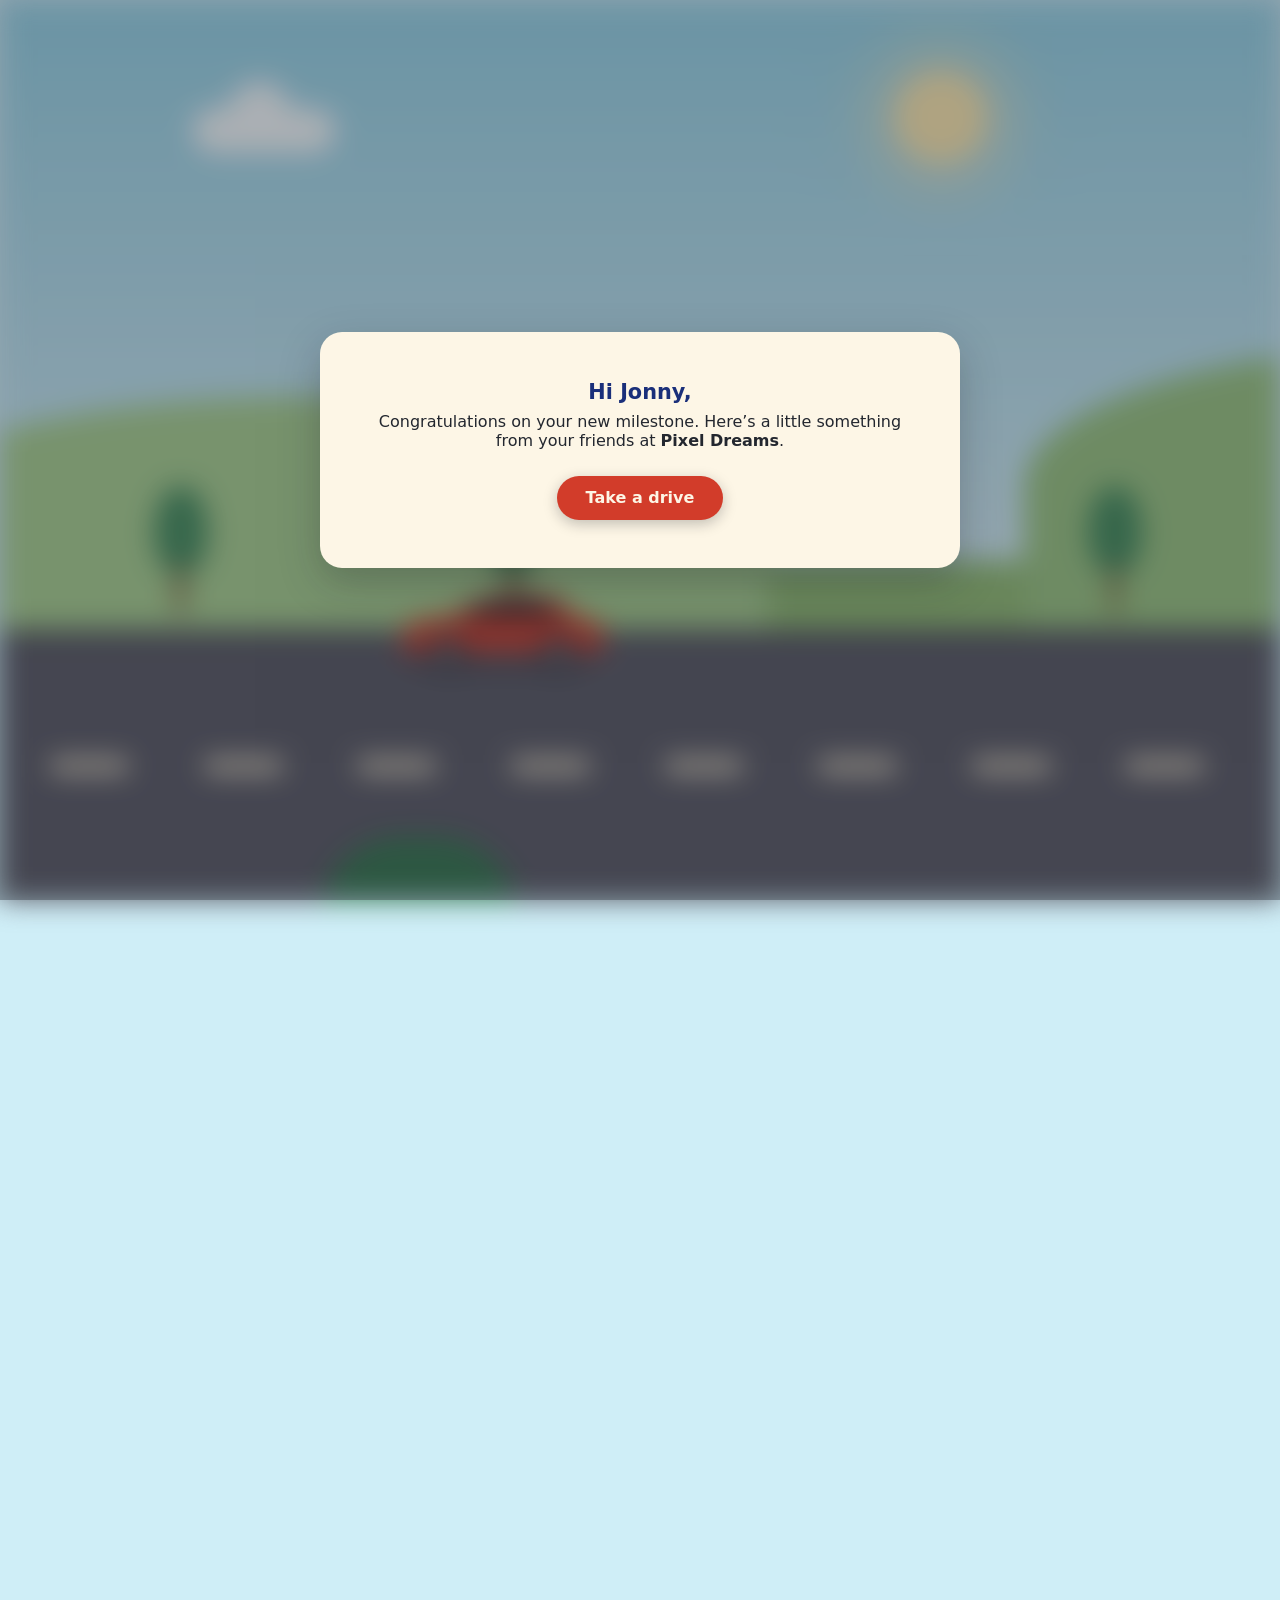
==== v2/index.html @ 05729950 "v2 scaffold: side-scrolling parallax drive (Aug 6 pivot) Placeholder art throughout; every visual is" ====
<!DOCTYPE html>
<html lang="en">
<head>
  <meta charset="UTF-8">
  <meta name="viewport" content="width=device-width, initial-scale=1.0">
  <meta name="robots" content="noindex, nofollow">
  <title>A Little Something</title>
  <link rel="stylesheet" href="styles.css">
</head>
<body>

  <!-- ============ FIXED STAGE: the side-scrolling world ============ -->
  <!-- Page scroll (vertical) drives the world horizontally. Every .layer
       moves at its own speed for parallax depth. Placeholder art throughout —
       each img/div slot swaps for Kharisel's Figma exports. -->
  <div id="stage" class="stage" aria-label="A drive through Jonny's journey">

    <div class="layer" data-speed="0.15" id="layerSky">
      <div class="sun"></div>
      <div class="cloud c1"></div>
      <div class="cloud c2"></div>
      <div class="cloud c3"></div>
      <div class="cloud c4"></div>
    </div>

    <div class="layer" data-speed="0.45" id="layerHills">
      <div class="hill h1"></div>
      <div class="hill h2"></div>
      <div class="hill h3"></div>
      <div class="hill h4"></div>
    </div>

    <div class="layer" data-speed="0.75" id="layerTrees">
      <!-- Carlos's scenery pieces (trees etc.) slot in here -->
      <div class="tree" style="--x: 12vw"></div>
      <div class="tree" style="--x: 38vw"></div>
      <div class="tree" style="--x: 85vw"></div>
      <div class="tree" style="--x: 150vw"></div>
      <div class="tree" style="--x: 215vw"></div>
      <div class="tree" style="--x: 300vw"></div>
      <div class="tree" style="--x: 370vw"></div>
      <div class="tree" style="--x: 430vw"></div>
    </div>

    <!-- main layer: road, milestones, and the car all live in world space -->
    <div class="layer" data-speed="1" id="layerWorld">
      <div class="road"></div>

      <!-- milestone 1: the church (3D render from Figma goes in the img slot) -->
      <button class="milestone" id="msChurch" style="--x: 210vw" aria-label="The wedding">
        <div class="placeholder-church" id="churchArt">
          <div class="steeple"></div>
          <div class="nave"></div>
        </div>
        <span class="tap-ring" aria-hidden="true"></span>
      </button>

      <!-- milestone 2: the bassinet (big, per the sync) -->
      <button class="milestone" id="msBassinet" style="--x: 400vw" aria-label="The baby">
        <div class="placeholder-bassinet" id="bassinetArt">
          <div class="hood"></div>
          <div class="basket"></div>
          <div class="legs"></div>
        </div>
        <span class="tap-ring" aria-hidden="true"></span>
      </button>
    </div>

    <!-- the car sits at a fixed screen position; the world drives past it -->
    <div class="car" id="car">
      <!-- swap for the Figma red-convertible-with-couple render -->
      <svg viewBox="0 0 240 110" class="car-svg" aria-hidden="true">
        <ellipse cx="120" cy="104" rx="112" ry="6" fill="rgba(0,0,0,0.18)"/>
        <path d="M18 78 Q18 58 42 56 L74 52 Q95 30 128 30 L164 30 Q186 32 196 52 L216 56 Q230 60 230 74 L228 84 Q226 90 218 90 L30 90 Q20 90 18 82 Z" fill="#d23c2a"/>
        <path d="M80 52 Q98 36 126 36 L158 36 Q174 38 182 52 Z" fill="#2c2c34"/>
        <circle cx="66" cy="90" r="17" fill="#22222a"/>
        <circle cx="66" cy="90" r="8" fill="#cfcfd6" class="hub"/>
        <circle cx="182" cy="90" r="17" fill="#22222a"/>
        <circle cx="182" cy="90" r="8" fill="#cfcfd6" class="hub"/>
      </svg>
    </div>

    <div class="layer" data-speed="1.35" id="layerFore">
      <div class="bush" style="--x: 25vw"></div>
      <div class="bush" style="--x: 120vw"></div>
      <div class="bush" style="--x: 260vw"></div>
      <div class="bush" style="--x: 390vw"></div>
      <div class="bush" style="--x: 520vw"></div>
    </div>

    <!-- no on-board text: a wordless scroll cue that fades once they move -->
    <div class="scroll-cue" id="scrollCue" aria-hidden="true">
      <span class="chevron"></span><span class="chevron"></span>
    </div>
  </div>

  <!-- scroll driver: its height creates the horizontal travel distance -->
  <div id="scrollDriver"></div>

  <!-- ============ INTRO: blurred world + small message card ============ -->
  <section id="intro" class="popup-overlay intro-open">
    <div class="popup-card intro-card">
      <p class="intro-hi">Hi Jonny,</p>
      <p>Congratulations on your new milestone. Here&rsquo;s a little something
         from your friends at <strong>Pixel Dreams</strong>.</p>
      <button class="btn btn-primary" id="startBtn">Take a drive</button>
    </div>
  </section>

  <!-- ============ WEDDING POPUP (church click) ============ -->
  <section id="weddingPopup" class="popup-overlay">
    <div class="popup-card art-card">
      <button class="popup-close" data-close="weddingPopup" aria-label="Close">&times;</button>
      <img src="../assets/milestone-2.png" alt="Jonny and his wife on their wedding day">
    </div>
  </section>

  <!-- ============ GIFT POPUP (bassinet click) ============ -->
  <section id="giftPopup" class="popup-overlay">
    <div class="popup-card gift-card-wrap">
      <div class="gift-flip-row">
        <div class="gift-flip" data-gift="Once Upon a Bedtime" tabindex="0">
          <div class="gift-flip-inner">
            <div class="gf-face gf-front"><h4>Once Upon a Bedtime</h4><p>The beginning of a lifetime of stories.</p></div>
            <div class="gf-face gf-back">
              <img src="../assets/gift-books.jpg" alt="Children's books and a bookmark">
              <button class="btn btn-primary gf-select" type="button">Choose</button>
            </div>
          </div>
        </div>
        <div class="gift-flip" data-gift="The Days You'll Treasure" tabindex="0">
          <div class="gift-flip-inner">
            <div class="gf-face gf-front"><h4>The Days You&rsquo;ll Treasure</h4><p>Preserve the little moments.</p></div>
            <div class="gf-face gf-back">
              <img src="../assets/gift-keepsake.jpg" alt="A keepsake memory box">
              <button class="btn btn-primary gf-select" type="button">Choose</button>
            </div>
          </div>
        </div>
        <div class="gift-flip" data-gift="A Moment Together" tabindex="0">
          <div class="gift-flip-inner">
            <div class="gf-face gf-front"><h4>A Moment Together</h4><p>Rest and reconnection.</p></div>
            <div class="gf-face gf-back">
              <img src="../assets/gift-spa.jpg" alt="A couples spa day">
              <button class="btn btn-primary gf-select" type="button">Choose</button>
            </div>
          </div>
        </div>
      </div>
    </div>
  </section>

  <!-- ============ ADDRESS FORM ============ -->
  <section id="formPopup" class="popup-overlay">
    <div class="popup-card form-card">
      <h3>Where should it fly to?</h3>
      <p class="gift-line">Your gift: <strong id="chosenGiftLabel"></strong>
        <button type="button" class="link-btn" id="changeGiftBtn">change my mind</button></p>
      <form id="claimForm" novalidate>
        <label for="fName">Name</label>
        <input id="fName" type="text" autocomplete="name" required>
        <label for="fPhone">Phone number</label>
        <input id="fPhone" type="tel" autocomplete="tel" required>
        <label for="fAddress">Delivery address</label>
        <textarea id="fAddress" rows="3" autocomplete="street-address" required></textarea>
        <p class="form-error" id="formError" role="alert"></p>
        <button type="submit" class="btn btn-primary btn-wide">Send it my way</button>
      </form>
    </div>
  </section>

  <!-- ============ THANKS ============ -->
  <section id="thanksPopup" class="popup-overlay">
    <div class="popup-card">
      <h3>Thank you &mdash; your gift is on its way!</h3>
      <p>Here&rsquo;s to many more wonderful milestones ahead.</p>
      <button class="btn btn-secondary" data-close="thanksPopup">Keep driving</button>
    </div>
  </section>

  <script src="../js/vendor/gsap.min.js"></script>
  <script src="main.js"></script>
</body>
</html>
---- v2/styles.css ----
/* =========================================================
   Jonny Fruits DM Kit v2 — side-scrolling parallax drive
   (Aug 6 pivot: Monument-Valley-flavored side view, no board
   text, popups on blurred backdrops. Placeholder art — every
   shape here is a stand-in for Kharisel's Figma exports.)
   ========================================================= */

:root {
  --sky-top: #8fd3e8;
  --sky-bottom: #cfeef7;
  --ground: #8fbf6e;
  --road: #5a5a66;
  --road-line: #f4e9c9;
  --ink: #23272f;
  --cream: #fdf6e6;
  --red: #d23c2a;
  --blue-dark: #1a2f7a;
  --green-deep: #0f6b47;
  --shadow: 0 14px 40px rgba(20, 24, 32, 0.25);
}

* { margin: 0; padding: 0; box-sizing: border-box; }

html { height: 100%; }
body {
  min-height: 100%;
  font-family: "Avenir Next", "Nunito", "Segoe UI", system-ui, sans-serif;
  color: var(--ink);
  background: var(--sky-bottom);
}

.btn {
  font: inherit;
  font-weight: 700;
  border: none;
  border-radius: 999px;
  padding: 0.8em 1.8em;
  cursor: pointer;
  box-shadow: 0 4px 14px rgba(20, 24, 32, 0.25);
  transition: transform 120ms ease;
}
.btn:hover { transform: translateY(-2px); }
.btn-primary { background: var(--red); color: var(--cream); }
.btn-secondary { background: var(--green-deep); color: var(--cream); }
.btn-wide { width: 100%; }

/* ============ stage & parallax layers ============ */
.stage {
  position: fixed;
  inset: 0;
  overflow: hidden;
  background: linear-gradient(var(--sky-top), var(--sky-bottom) 62%, var(--ground) 62.5%);
  transition: filter 400ms ease;
}
.stage.blurred { filter: blur(14px) saturate(0.9); }

.layer { position: absolute; inset: 0; will-change: transform; }

/* --- sky --- */
.sun {
  position: absolute; top: 8vh; left: 70vw;
  width: 10vmin; height: 10vmin; border-radius: 50%;
  background: #ffe9a8; box-shadow: 0 0 60px 20px rgba(255, 233, 168, 0.65);
}
.cloud {
  position: absolute; background: #fff; border-radius: 100px;
  height: 5vmin; width: 16vmin; opacity: 0.9;
}
.cloud::after {
  content: ""; position: absolute; background: #fff; border-radius: 50%;
  width: 7vmin; height: 7vmin; top: -3vmin; left: 4vmin;
}
.c1 { top: 12vh; left: 15vw; }
.c2 { top: 6vh;  left: 120vw; transform: scale(1.3); }
.c3 { top: 18vh; left: 220vw; transform: scale(0.8); }
.c4 { top: 9vh;  left: 320vw; transform: scale(1.1); }

/* --- hills --- */
.hill {
  position: absolute; bottom: 30vh; border-radius: 50% 50% 0 0;
  background: #a5d18a; width: 70vw; height: 26vh;
}
.h1 { left: -10vw; }
.h2 { left: 80vw;  background: #97c77c; height: 32vh; }
.h3 { left: 190vw; }
.h4 { left: 330vw; background: #97c77c; height: 30vh; }

/* --- trees (Carlos scenery slots) --- */
.tree { position: absolute; bottom: 32vh; left: var(--x); width: 6vmin; height: 14vmin; }
.tree::before { /* canopy */
  content: ""; position: absolute; inset: 0 0 30% 0;
  background: #3e8f5a; border-radius: 50% 50% 45% 45%;
}
.tree::after { /* trunk */
  content: ""; position: absolute; left: 42%; bottom: 0;
  width: 16%; height: 38%; background: #7a5230; border-radius: 4px;
}

/* --- world: road, milestones, car --- */
.road {
  position: absolute; bottom: 0; left: -20vw; width: 640vw; height: 30vh;
  background: var(--road);
  border-top: 1.2vh solid #4c4c57;
}
.road::after {
  content: ""; position: absolute; top: 46%; left: 0; right: 0; height: 1.4vh;
  background: repeating-linear-gradient(90deg,
    var(--road-line) 0 6vw, transparent 6vw 12vw);
}

.milestone {
  position: absolute;
  bottom: 28vh;
  left: var(--x);
  background: none;
  border: none;
  cursor: pointer;
  transform: translateX(-50%);
}
/* wordless "you can click this" cue */
.tap-ring {
  position: absolute; left: 50%; top: -4vmin; width: 5vmin; height: 5vmin;
  margin-left: -2.5vmin; border: 0.6vmin solid rgba(255, 255, 255, 0.95);
  border-radius: 50%; box-shadow: 0 0 0 0.4vmin rgba(35, 39, 47, 0.25);
  animation: pulse 1.6s ease-out infinite;
  opacity: 0; /* revealed when the car arrives */
}
.milestone.armed .tap-ring { opacity: 1; }
@keyframes pulse {
  0% { transform: scale(0.8); opacity: 0.9; }
  70% { transform: scale(1.25); opacity: 0.35; }
  100% { transform: scale(1.35); opacity: 0; }
}

/* placeholder church (swaps for the 3D render) */
.placeholder-church { position: relative; width: 22vmin; height: 26vmin; }
.placeholder-church .nave {
  position: absolute; bottom: 0; left: 0; width: 100%; height: 55%;
  background: #e8e0d0; border: 0.5vmin solid #b9ad94; border-radius: 1vmin 1vmin 0 0;
}
.placeholder-church .steeple {
  position: absolute; bottom: 52%; left: 32%; width: 36%; height: 48%;
  background: #efe8da; border: 0.5vmin solid #b9ad94;
  clip-path: polygon(50% 0, 100% 38%, 100% 100%, 0 100%, 0 38%);
}

/* placeholder bassinet ("a big one") */
.placeholder-bassinet { position: relative; width: 26vmin; height: 22vmin; }
.placeholder-bassinet .hood {
  position: absolute; top: 0; left: 0; width: 55%; height: 60%;
  background: #2743a6; border-radius: 100% 0 0 0 / 100% 0 0 0;
}
.placeholder-bassinet .basket {
  position: absolute; top: 42%; left: 0; width: 100%; height: 34%;
  background: #33509e; border-radius: 0 0 3vmin 3vmin;
}
.placeholder-bassinet .legs {
  position: absolute; bottom: 0; left: 15%; width: 70%; height: 24%;
  background:
    linear-gradient(75deg, transparent 46%, #7a5230 47% 53%, transparent 54%),
    linear-gradient(-75deg, transparent 46%, #7a5230 47% 53%, transparent 54%);
}

/* --- the car (fixed screen spot; world slides past) --- */
.car {
  position: absolute;
  left: 30vw;
  bottom: 24.5vh;
  width: clamp(160px, 18vw, 300px);
  z-index: 5;
}
.car-svg { width: 100%; height: auto; }

/* --- foreground --- */
.bush {
  position: absolute; bottom: -2vh; left: var(--x);
  width: 22vmin; height: 9vmin; border-radius: 100px 100px 0 0;
  background: #2f7a4b; opacity: 0.95;
}

/* --- scroll cue (wordless) --- */
.scroll-cue {
  position: absolute; right: 4vw; bottom: 6vh;
  display: flex; gap: 0.4vmin;
  opacity: 0.9; transition: opacity 400ms ease;
}
.scroll-cue.hidden { opacity: 0; }
.chevron {
  width: 2.4vmin; height: 2.4vmin;
  border-top: 0.6vmin solid var(--cream);
  border-right: 0.6vmin solid var(--cream);
  transform: rotate(45deg);
  filter: drop-shadow(0 1px 2px rgba(0,0,0,0.35));
  animation: nudge 1.4s ease-in-out infinite;
}
.chevron:nth-child(2) { animation-delay: 0.15s; }
@keyframes nudge {
  0%, 100% { transform: rotate(45deg) translate(0, 0); }
  50% { transform: rotate(45deg) translate(0.6vmin, -0.6vmin); }
}

/* ============ scroll driver ============ */
#scrollDriver { width: 1px; }

/* ============ popups (blurred backdrop per the sync) ============ */
.popup-overlay {
  position: fixed;
  inset: 0;
  z-index: 60;
  display: none;
  place-items: center;
  background: rgba(30, 34, 44, 0.35);
  padding: 4vh 4vw;
}
.popup-overlay.open { display: grid; }

.popup-card {
  position: relative;
  background: var(--cream);
  border-radius: 22px;
  box-shadow: var(--shadow);
  padding: clamp(1.6rem, 4vw, 3rem);
  max-width: min(640px, 92vw);
  max-height: 88vh;
  overflow-y: auto;
  text-align: center;
}
.popup-close {
  position: absolute; top: 10px; right: 16px;
  background: none; border: none; font-size: 2rem; line-height: 1;
  cursor: pointer; color: var(--ink); opacity: 0.6;
}
.popup-close:hover { opacity: 1; }

.intro-card .intro-hi { font-weight: 800; color: var(--blue-dark); font-size: 1.3em; margin-bottom: 0.4em; }
.intro-card p { margin-bottom: 0.6em; }
.intro-card .btn { margin-top: 1em; }

.art-card img { max-width: min(520px, 80vw); max-height: 70vh; display: block; }

/* gift flip cards (compact popup variant of v1's) */
.gift-card-wrap { max-width: min(1100px, 94vw); }
.gift-flip-row { display: flex; gap: 1.2rem; justify-content: center; flex-wrap: wrap; }
.gift-flip { width: clamp(170px, 24vmin, 260px); aspect-ratio: 3 / 4.1; perspective: 1000px; cursor: pointer; }
.gift-flip-inner {
  position: relative; width: 100%; height: 100%;
  transform-style: preserve-3d;
  transition: transform 500ms cubic-bezier(0.4, 0.1, 0.2, 1);
}
.gift-flip.flipped .gift-flip-inner { transform: rotateY(180deg); }
.gf-face {
  position: absolute; inset: 0; backface-visibility: hidden;
  border-radius: 14px; background: #fff; box-shadow: 0 8px 22px rgba(20,24,32,0.18);
  display: flex; flex-direction: column; align-items: center; justify-content: center;
  gap: 0.5em; padding: 1em; text-align: center;
}
.gf-face h4 { color: var(--blue-dark); }
.gf-face p { font-size: 0.85rem; font-weight: 600; opacity: 0.8; }
.gf-back { transform: rotateY(180deg); padding: 0; overflow: hidden; }
.gf-back img { position: absolute; inset: 0; width: 100%; height: 100%; object-fit: cover; }
.gf-select { position: relative; z-index: 1; margin-top: auto; margin-bottom: 6%; }
.gift-flip.disabled { pointer-events: none; filter: grayscale(0.7); opacity: 0.45; }
.gift-flip.chosen .gf-face { box-shadow: 0 0 22px 4px rgba(255, 215, 106, 0.85); }

/* form */
.form-card { text-align: left; width: min(520px, 92vw); }
.form-card h3 { color: var(--blue-dark); text-align: center; margin-bottom: 0.4em; }
.gift-line { text-align: center; font-weight: 600; color: var(--green-deep); margin-bottom: 1.2em; }
.gift-line strong { color: var(--blue-dark); }
.link-btn {
  background: none; border: none; font: inherit; font-size: 0.85em; font-weight: 700;
  color: var(--red); text-decoration: underline; cursor: pointer; margin-left: 0.4em;
}
.form-card label { display: block; font-weight: 700; margin: 0.9em 0 0.25em; }
.form-card input, .form-card textarea {
  width: 100%; font: inherit; border: 2px solid var(--ink); border-radius: 10px;
  padding: 0.55em 0.8em; background: #fff;
}
.form-error { color: var(--red); font-weight: 700; min-height: 1.3em; margin: 0.6em 0; }
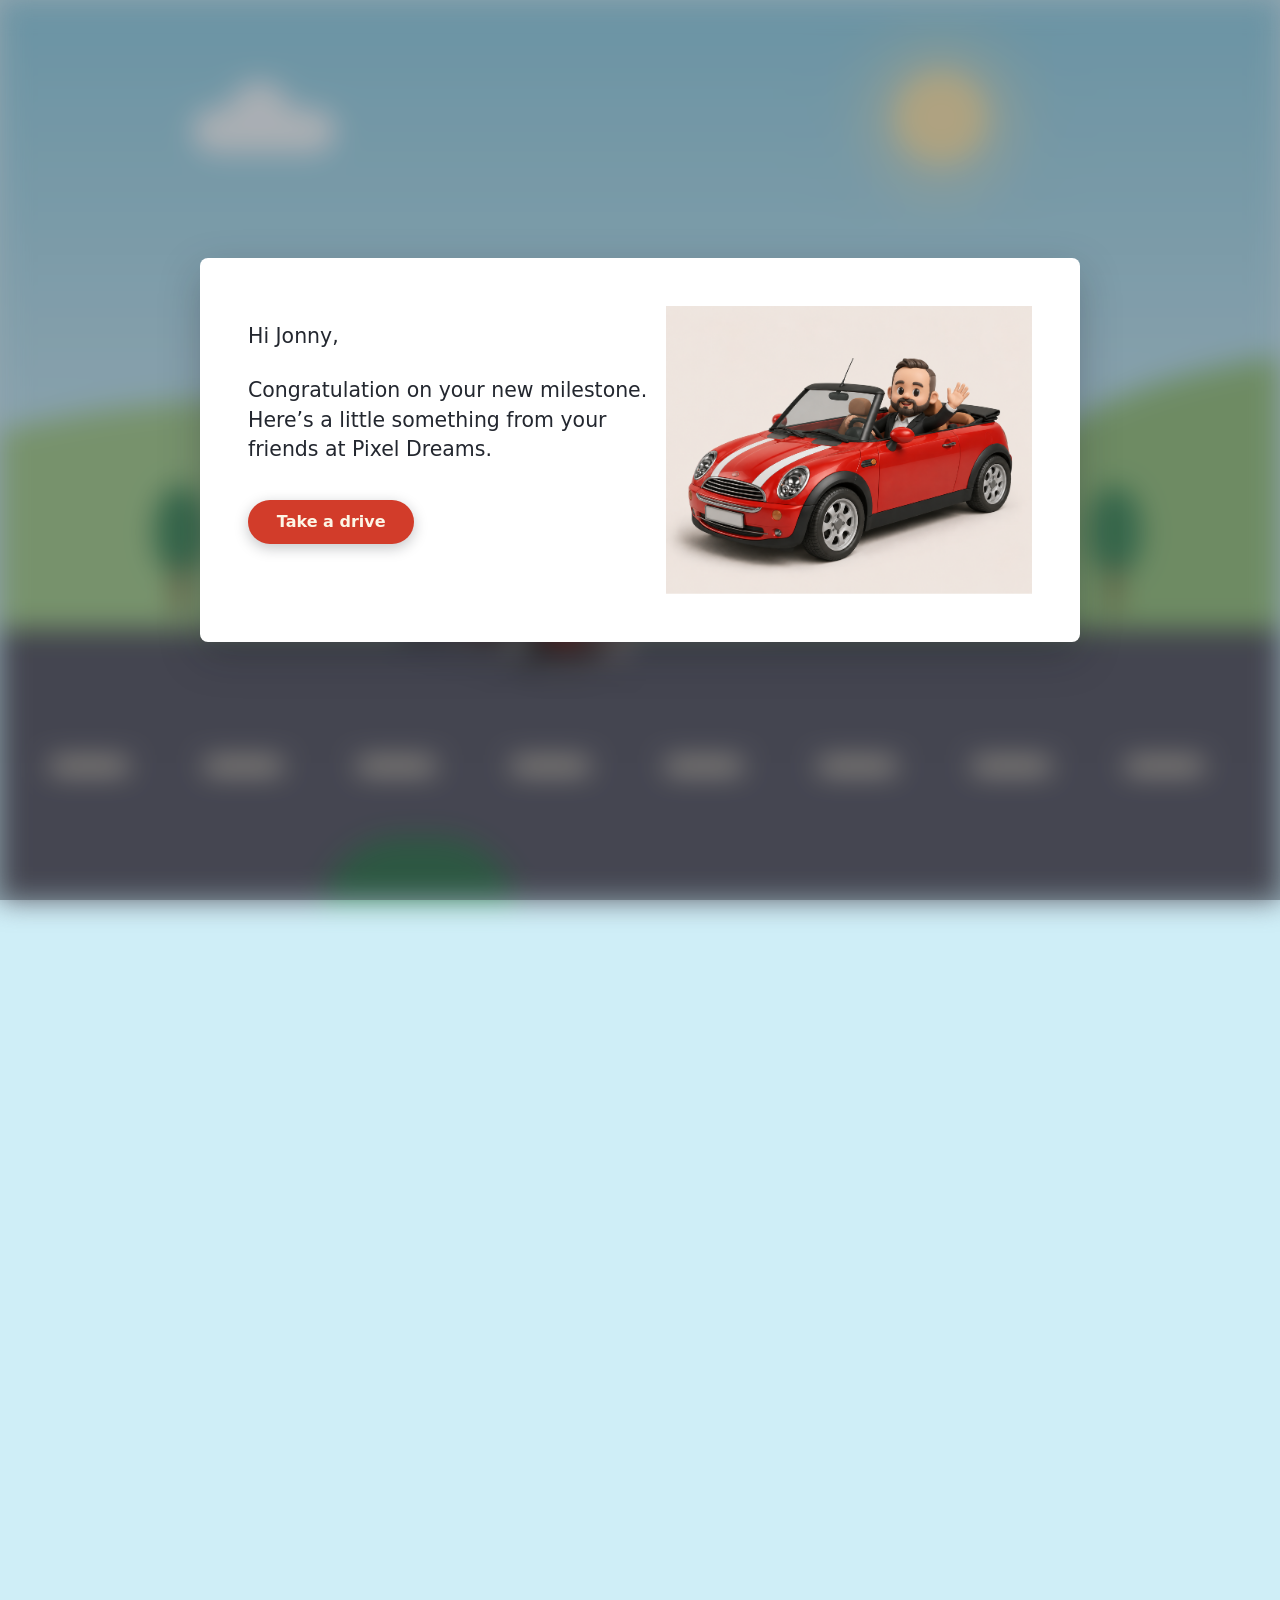
==== commit 4522262f: "v2: first Figma assets wired in Intro card matches the Figma beginning screen (copy + car render); c" ====
--- a/v2/index.html
+++ b/v2/index.html
@@ -46,12 +46,9 @@
     <div class="layer" data-speed="1" id="layerWorld">
       <div class="road"></div>
 
-      <!-- milestone 1: the church (3D render from Figma goes in the img slot) -->
+      <!-- milestone 1: the church (Kharisel's Magnific render) -->
       <button class="milestone" id="msChurch" style="--x: 210vw" aria-label="The wedding">
-        <div class="placeholder-church" id="churchArt">
-          <div class="steeple"></div>
-          <div class="nave"></div>
-        </div>
+        <img class="church-art" src="assets/church.png" alt="">
         <span class="tap-ring" aria-hidden="true"></span>
       </button>
 
@@ -66,18 +63,11 @@
       </button>
     </div>
 
-    <!-- the car sits at a fixed screen position; the world drives past it -->
+    <!-- the car sits at a fixed screen position; the world drives past it.
+         Jonny drives alone; his wife joins after the wedding milestone. -->
     <div class="car" id="car">
-      <!-- swap for the Figma red-convertible-with-couple render -->
-      <svg viewBox="0 0 240 110" class="car-svg" aria-hidden="true">
-        <ellipse cx="120" cy="104" rx="112" ry="6" fill="rgba(0,0,0,0.18)"/>
-        <path d="M18 78 Q18 58 42 56 L74 52 Q95 30 128 30 L164 30 Q186 32 196 52 L216 56 Q230 60 230 74 L228 84 Q226 90 218 90 L30 90 Q20 90 18 82 Z" fill="#d23c2a"/>
-        <path d="M80 52 Q98 36 126 36 L158 36 Q174 38 182 52 Z" fill="#2c2c34"/>
-        <circle cx="66" cy="90" r="17" fill="#22222a"/>
-        <circle cx="66" cy="90" r="8" fill="#cfcfd6" class="hub"/>
-        <circle cx="182" cy="90" r="17" fill="#22222a"/>
-        <circle cx="182" cy="90" r="8" fill="#cfcfd6" class="hub"/>
-      </svg>
+      <canvas id="carJonny" class="car-img"></canvas>
+      <canvas id="carCouple" class="car-img car-couple"></canvas>
     </div>
 
     <div class="layer" data-speed="1.35" id="layerFore">
@@ -100,10 +90,13 @@
   <!-- ============ INTRO: blurred world + small message card ============ -->
   <section id="intro" class="popup-overlay intro-open">
     <div class="popup-card intro-card">
-      <p class="intro-hi">Hi Jonny,</p>
-      <p>Congratulations on your new milestone. Here&rsquo;s a little something
-         from your friends at <strong>Pixel Dreams</strong>.</p>
-      <button class="btn btn-primary" id="startBtn">Take a drive</button>
+      <div class="intro-copy">
+        <p class="intro-hi">Hi Jonny,</p>
+        <p>Congratulation on your new milestone. Here&rsquo;s a little
+           something from your friends at Pixel Dreams.</p>
+        <button class="btn btn-primary" id="startBtn">Take a drive</button>
+      </div>
+      <img class="intro-car" src="assets/car-jonny.png" alt="Jonny waving from a red convertible">
     </div>
   </section>
 
--- a/v2/styles.css
+++ b/v2/styles.css
@@ -132,16 +132,13 @@
   100% { transform: scale(1.35); opacity: 0; }
 }
 
-/* placeholder church (swaps for the 3D render) */
-.placeholder-church { position: relative; width: 22vmin; height: 26vmin; }
-.placeholder-church .nave {
-  position: absolute; bottom: 0; left: 0; width: 100%; height: 55%;
-  background: #e8e0d0; border: 0.5vmin solid #b9ad94; border-radius: 1vmin 1vmin 0 0;
-}
-.placeholder-church .steeple {
-  position: absolute; bottom: 52%; left: 32%; width: 36%; height: 48%;
-  background: #efe8da; border: 0.5vmin solid #b9ad94;
-  clip-path: polygon(50% 0, 100% 38%, 100% 100%, 0 100%, 0 38%);
+/* the church render — soft radial mask melts its painted sky into ours */
+.church-art {
+  display: block;
+  width: 52vmin;
+  height: auto;
+  -webkit-mask-image: radial-gradient(ellipse 68% 62% at 50% 55%, #000 55%, transparent 78%);
+  mask-image: radial-gradient(ellipse 68% 62% at 50% 55%, #000 55%, transparent 78%);
 }
 
 /* placeholder bassinet ("a big one") */
@@ -165,11 +162,19 @@
 .car {
   position: absolute;
   left: 30vw;
-  bottom: 24.5vh;
-  width: clamp(160px, 18vw, 300px);
+  bottom: 23.5vh;
+  width: clamp(180px, 20vw, 340px);
   z-index: 5;
 }
-.car-svg { width: 100%; height: auto; }
+/* renders face left; mirror so the drive reads left-to-right */
+.car-img {
+  display: block;
+  width: 100%;
+  height: auto;
+  transform: scaleX(-1);
+  filter: drop-shadow(0 10px 10px rgba(20, 24, 32, 0.3));
+}
+.car-couple { position: absolute; inset: 0; opacity: 0; }
 
 /* --- foreground --- */
 .bush {
@@ -232,9 +237,23 @@
 }
 .popup-close:hover { opacity: 1; }
 
-.intro-card .intro-hi { font-weight: 800; color: var(--blue-dark); font-size: 1.3em; margin-bottom: 0.4em; }
-.intro-card p { margin-bottom: 0.6em; }
-.intro-card .btn { margin-top: 1em; }
+/* intro matches the Figma beginning screen: white card, plain copy left,
+   car render bottom-right */
+.intro-card {
+  display: grid;
+  grid-template-columns: 1.1fr 1fr;
+  gap: 1rem;
+  align-items: end;
+  text-align: left;
+  background: #fff;
+  border-radius: 8px;
+  max-width: min(880px, 92vw);
+}
+.intro-copy { align-self: start; padding-top: 1rem; }
+.intro-card .intro-hi { margin-bottom: 1.2em; }
+.intro-card p { margin-bottom: 0.6em; font-size: clamp(1rem, 1.6vw, 1.35rem); line-height: 1.45; }
+.intro-card .btn { margin-top: 1.4em; }
+.intro-car { width: 100%; height: auto; display: block; }
 
 .art-card img { max-width: min(520px, 80vw); max-height: 70vh; display: block; }
 
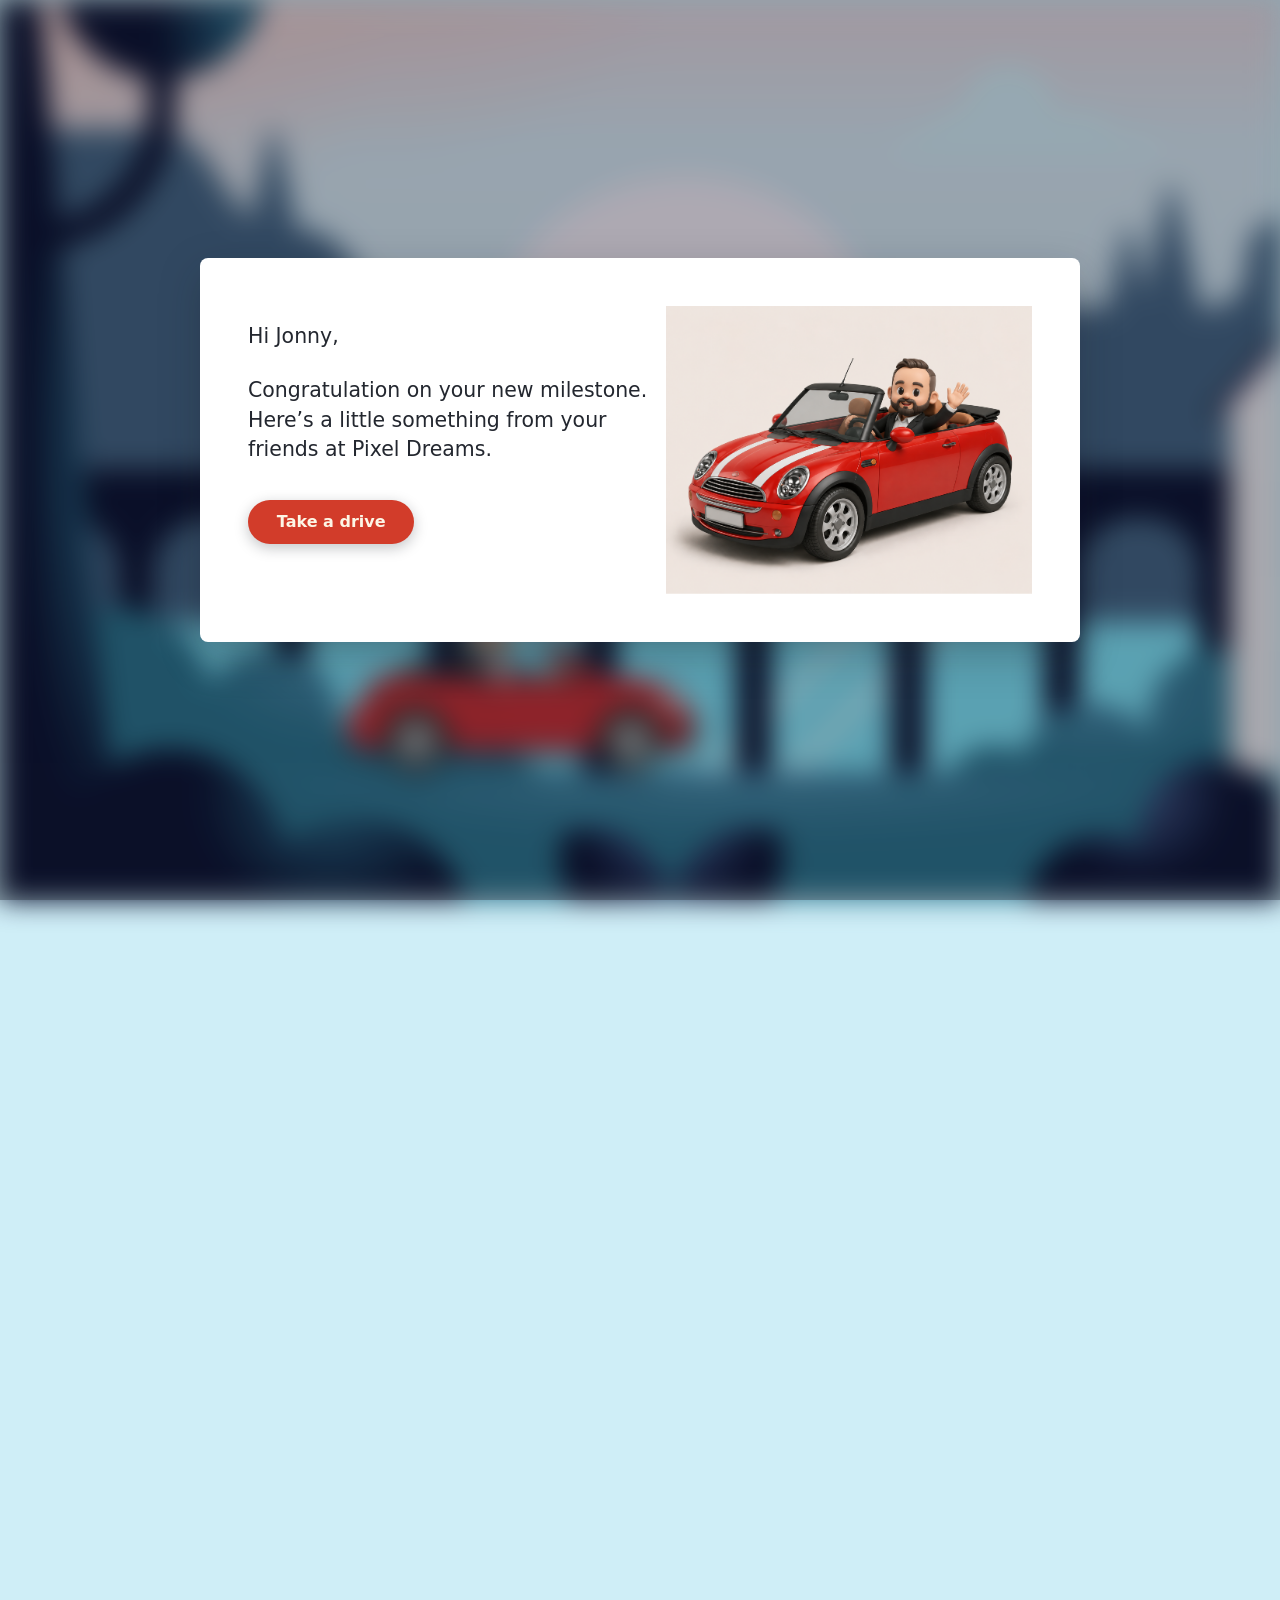
==== commit 9becc10a: "v2: finalized board — Kharisel's layered Figma world Three exported layer groups (Background/Middleg" ====
--- a/v2/index.html
+++ b/v2/index.html
@@ -13,69 +13,41 @@
   <!-- Page scroll (vertical) drives the world horizontally. Every .layer
        moves at its own speed for parallax depth. Placeholder art throughout —
        each img/div slot swaps for Kharisel's Figma exports. -->
+  <!-- Kharisel's finalized world (Aug 6 EOD): three exported Figma layer
+       groups recompose the Main Board frame with true parallax depth.
+       Layer geometry comes straight from the Figma bounding boxes
+       (design space: 1080px == 100vh). -->
   <div id="stage" class="stage" aria-label="A drive through Jonny's journey">
 
-    <div class="layer" data-speed="0.15" id="layerSky">
-      <div class="sun"></div>
-      <div class="cloud c1"></div>
-      <div class="cloud c2"></div>
-      <div class="cloud c3"></div>
-      <div class="cloud c4"></div>
+    <div class="layer" data-speed="0.35" id="layerBg">
+      <div class="plane plane-bg">
+        <img class="layer-art" src="assets/layer-bg.png" alt="">
+      </div>
     </div>
 
-    <div class="layer" data-speed="0.45" id="layerHills">
-      <div class="hill h1"></div>
-      <div class="hill h2"></div>
-      <div class="hill h3"></div>
-      <div class="hill h4"></div>
+    <div class="layer" data-speed="0.7" id="layerMid">
+      <div class="plane plane-mid">
+        <img class="layer-art" src="assets/layer-mid.png" alt="">
+        <!-- milestone 1: the lit-up house (hitbox over the baked-in art) -->
+        <button class="milestone" id="msChurch" aria-label="The wedding">
+          <span class="tap-ring" aria-hidden="true"></span>
+        </button>
+      </div>
     </div>
 
-    <div class="layer" data-speed="0.75" id="layerTrees">
-      <!-- Carlos's scenery pieces (trees etc.) slot in here -->
-      <div class="tree" style="--x: 12vw"></div>
-      <div class="tree" style="--x: 38vw"></div>
-      <div class="tree" style="--x: 85vw"></div>
-      <div class="tree" style="--x: 150vw"></div>
-      <div class="tree" style="--x: 215vw"></div>
-      <div class="tree" style="--x: 300vw"></div>
-      <div class="tree" style="--x: 370vw"></div>
-      <div class="tree" style="--x: 430vw"></div>
+    <!-- the car sits at a fixed screen position; the world drives past it -->
+    <div class="car" id="car">
+      <img class="car-img" src="assets/car-side.png" alt="">
     </div>
 
-    <!-- main layer: road, milestones, and the car all live in world space -->
-    <div class="layer" data-speed="1" id="layerWorld">
-      <div class="road"></div>
-
-      <!-- milestone 1: the church (Kharisel's Magnific render) -->
-      <button class="milestone" id="msChurch" style="--x: 210vw" aria-label="The wedding">
-        <img class="church-art" src="assets/church.png" alt="">
-        <span class="tap-ring" aria-hidden="true"></span>
-      </button>
-
-      <!-- milestone 2: the bassinet (big, per the sync) -->
-      <button class="milestone" id="msBassinet" style="--x: 400vw" aria-label="The baby">
-        <div class="placeholder-bassinet" id="bassinetArt">
-          <div class="hood"></div>
-          <div class="basket"></div>
-          <div class="legs"></div>
-        </div>
-        <span class="tap-ring" aria-hidden="true"></span>
-      </button>
-    </div>
-
-    <!-- the car sits at a fixed screen position; the world drives past it.
-         Jonny drives alone; his wife joins after the wedding milestone. -->
-    <div class="car" id="car">
-      <canvas id="carJonny" class="car-img"></canvas>
-      <canvas id="carCouple" class="car-img car-couple"></canvas>
-    </div>
-
-    <div class="layer" data-speed="1.35" id="layerFore">
-      <div class="bush" style="--x: 25vw"></div>
-      <div class="bush" style="--x: 120vw"></div>
-      <div class="bush" style="--x: 260vw"></div>
-      <div class="bush" style="--x: 390vw"></div>
-      <div class="bush" style="--x: 520vw"></div>
+    <div class="layer" data-speed="1" id="layerFg">
+      <div class="plane plane-fg">
+        <img class="layer-art" src="assets/layer-fg.png" alt="">
+        <!-- milestone 2: the yellow bassinet (hitbox over the baked-in art) -->
+        <button class="milestone" id="msBassinet" aria-label="The baby">
+          <span class="tap-ring" aria-hidden="true"></span>
+        </button>
+      </div>
     </div>
 
     <!-- no on-board text: a wordless scroll cue that fades once they move -->
--- a/v2/styles.css
+++ b/v2/styles.css
@@ -49,143 +49,74 @@
   position: fixed;
   inset: 0;
   overflow: hidden;
-  background: linear-gradient(var(--sky-top), var(--sky-bottom) 62%, var(--ground) 62.5%);
+  /* sky behind the transparent regions of Kharisel's background layer */
+  background: linear-gradient(180deg, #ead9e0 0%, #d9ecf7 16%, #cfe7f5 55%, #c5e2f3 100%);
   transition: filter 400ms ease;
 }
 .stage.blurred { filter: blur(14px) saturate(0.9); }
 
 .layer { position: absolute; inset: 0; will-change: transform; }
 
-/* --- sky --- */
-.sun {
-  position: absolute; top: 8vh; left: 70vw;
-  width: 10vmin; height: 10vmin; border-radius: 50%;
-  background: #ffe9a8; box-shadow: 0 0 60px 20px rgba(255, 233, 168, 0.65);
-}
-.cloud {
-  position: absolute; background: #fff; border-radius: 100px;
-  height: 5vmin; width: 16vmin; opacity: 0.9;
-}
-.cloud::after {
-  content: ""; position: absolute; background: #fff; border-radius: 50%;
-  width: 7vmin; height: 7vmin; top: -3vmin; left: 4vmin;
-}
-.c1 { top: 12vh; left: 15vw; }
-.c2 { top: 6vh;  left: 120vw; transform: scale(1.3); }
-.c3 { top: 18vh; left: 220vw; transform: scale(0.8); }
-.c4 { top: 9vh;  left: 320vw; transform: scale(1.1); }
-
-/* --- hills --- */
-.hill {
-  position: absolute; bottom: 30vh; border-radius: 50% 50% 0 0;
-  background: #a5d18a; width: 70vw; height: 26vh;
-}
-.h1 { left: -10vw; }
-.h2 { left: 80vw;  background: #97c77c; height: 32vh; }
-.h3 { left: 190vw; }
-.h4 { left: 330vw; background: #97c77c; height: 30vh; }
-
-/* --- trees (Carlos scenery slots) --- */
-.tree { position: absolute; bottom: 32vh; left: var(--x); width: 6vmin; height: 14vmin; }
-.tree::before { /* canopy */
-  content: ""; position: absolute; inset: 0 0 30% 0;
-  background: #3e8f5a; border-radius: 50% 50% 45% 45%;
-}
-.tree::after { /* trunk */
-  content: ""; position: absolute; left: 42%; bottom: 0;
-  width: 16%; height: 38%; background: #7a5230; border-radius: 4px;
-}
-
-/* --- world: road, milestones, car --- */
-.road {
-  position: absolute; bottom: 0; left: -20vw; width: 640vw; height: 30vh;
-  background: var(--road);
-  border-top: 1.2vh solid #4c4c57;
-}
-.road::after {
-  content: ""; position: absolute; top: 46%; left: 0; right: 0; height: 1.4vh;
-  background: repeating-linear-gradient(90deg,
-    var(--road-line) 0 6vw, transparent 6vw 12vw);
-}
-
+/* ---- the three Figma layer groups, placed from their bounding boxes
+        (design space: 1080px == 100vh) ---- */
+.plane { position: absolute; }
+.plane .layer-art { position: absolute; inset: 0; width: 100%; height: 100%; }
+/* Background group: 5437x1838 @ (-382, -681) relative to the frame */
+.plane-bg  { left: -35.4vh; top: -63.1vh; width: 503.4vh; height: 170.2vh; }
+/* Middleground group: 4869x767 @ (-54, 341) */
+.plane-mid { left: -5vh; top: 31.6vh; width: 450.8vh; height: 71vh; }
+/* Foreground group: 5137x1638 @ (-262, -223) */
+.plane-fg  { left: -24.3vh; top: -20.6vh; width: 475.6vh; height: 151.7vh; }
+
+#layerBg  { z-index: 1; }
+#layerMid { z-index: 2; }
+.car      { z-index: 3; }
+#layerFg  { z-index: 4; pointer-events: none; }
+#layerFg .milestone { pointer-events: auto; }
+
+/* milestone hitboxes sit over the baked-in house / bassinet art,
+   in percentages of their plane */
 .milestone {
   position: absolute;
-  bottom: 28vh;
-  left: var(--x);
   background: none;
   border: none;
   cursor: pointer;
-  transform: translateX(-50%);
-}
+}
+#msChurch   { left: 30.7%; top: 1.5%;  width: 12%;   height: 88%; }
+#msBassinet { left: 68.9%; top: 41.5%; width: 13.5%; height: 54%; }
 /* wordless "you can click this" cue */
 .tap-ring {
   position: absolute; left: 50%; top: -4vmin; width: 5vmin; height: 5vmin;
   margin-left: -2.5vmin; border: 0.6vmin solid rgba(255, 255, 255, 0.95);
   border-radius: 50%; box-shadow: 0 0 0 0.4vmin rgba(35, 39, 47, 0.25);
-  animation: pulse 1.6s ease-out infinite;
-  opacity: 0; /* revealed when the car arrives */
-}
-.milestone.armed .tap-ring { opacity: 1; }
+  opacity: 0; /* revealed (and pulsing) only when the car arrives */
+}
+.milestone.armed .tap-ring { animation: pulse 1.6s ease-out infinite; }
 @keyframes pulse {
   0% { transform: scale(0.8); opacity: 0.9; }
   70% { transform: scale(1.25); opacity: 0.35; }
   100% { transform: scale(1.35); opacity: 0; }
 }
 
-/* the church render — soft radial mask melts its painted sky into ours */
-.church-art {
-  display: block;
-  width: 52vmin;
-  height: auto;
-  -webkit-mask-image: radial-gradient(ellipse 68% 62% at 50% 55%, #000 55%, transparent 78%);
-  mask-image: radial-gradient(ellipse 68% 62% at 50% 55%, #000 55%, transparent 78%);
-}
-
-/* placeholder bassinet ("a big one") */
-.placeholder-bassinet { position: relative; width: 26vmin; height: 22vmin; }
-.placeholder-bassinet .hood {
-  position: absolute; top: 0; left: 0; width: 55%; height: 60%;
-  background: #2743a6; border-radius: 100% 0 0 0 / 100% 0 0 0;
-}
-.placeholder-bassinet .basket {
-  position: absolute; top: 42%; left: 0; width: 100%; height: 34%;
-  background: #33509e; border-radius: 0 0 3vmin 3vmin;
-}
-.placeholder-bassinet .legs {
-  position: absolute; bottom: 0; left: 15%; width: 70%; height: 24%;
-  background:
-    linear-gradient(75deg, transparent 46%, #7a5230 47% 53%, transparent 54%),
-    linear-gradient(-75deg, transparent 46%, #7a5230 47% 53%, transparent 54%);
-}
-
-/* --- the car (fixed screen spot; world slides past) --- */
+/* --- the car (fixed screen spot; world slides past) ---
+   Kharisel's flat side-view sprite — transparent, already faces right */
 .car {
   position: absolute;
-  left: 30vw;
-  bottom: 23.5vh;
-  width: clamp(180px, 20vw, 340px);
-  z-index: 5;
-}
-/* renders face left; mirror so the drive reads left-to-right */
+  left: 26vw;
+  bottom: 2vh;
+  width: 42vh;
+}
 .car-img {
   display: block;
   width: 100%;
   height: auto;
-  transform: scaleX(-1);
-  filter: drop-shadow(0 10px 10px rgba(20, 24, 32, 0.3));
-}
-.car-couple { position: absolute; inset: 0; opacity: 0; }
-
-/* --- foreground --- */
-.bush {
-  position: absolute; bottom: -2vh; left: var(--x);
-  width: 22vmin; height: 9vmin; border-radius: 100px 100px 0 0;
-  background: #2f7a4b; opacity: 0.95;
+  filter: drop-shadow(0 1.2vh 1.4vh rgba(10, 14, 30, 0.35));
 }
 
 /* --- scroll cue (wordless) --- */
 .scroll-cue {
   position: absolute; right: 4vw; bottom: 6vh;
+  z-index: 10;
   display: flex; gap: 0.4vmin;
   opacity: 0.9; transition: opacity 400ms ease;
 }
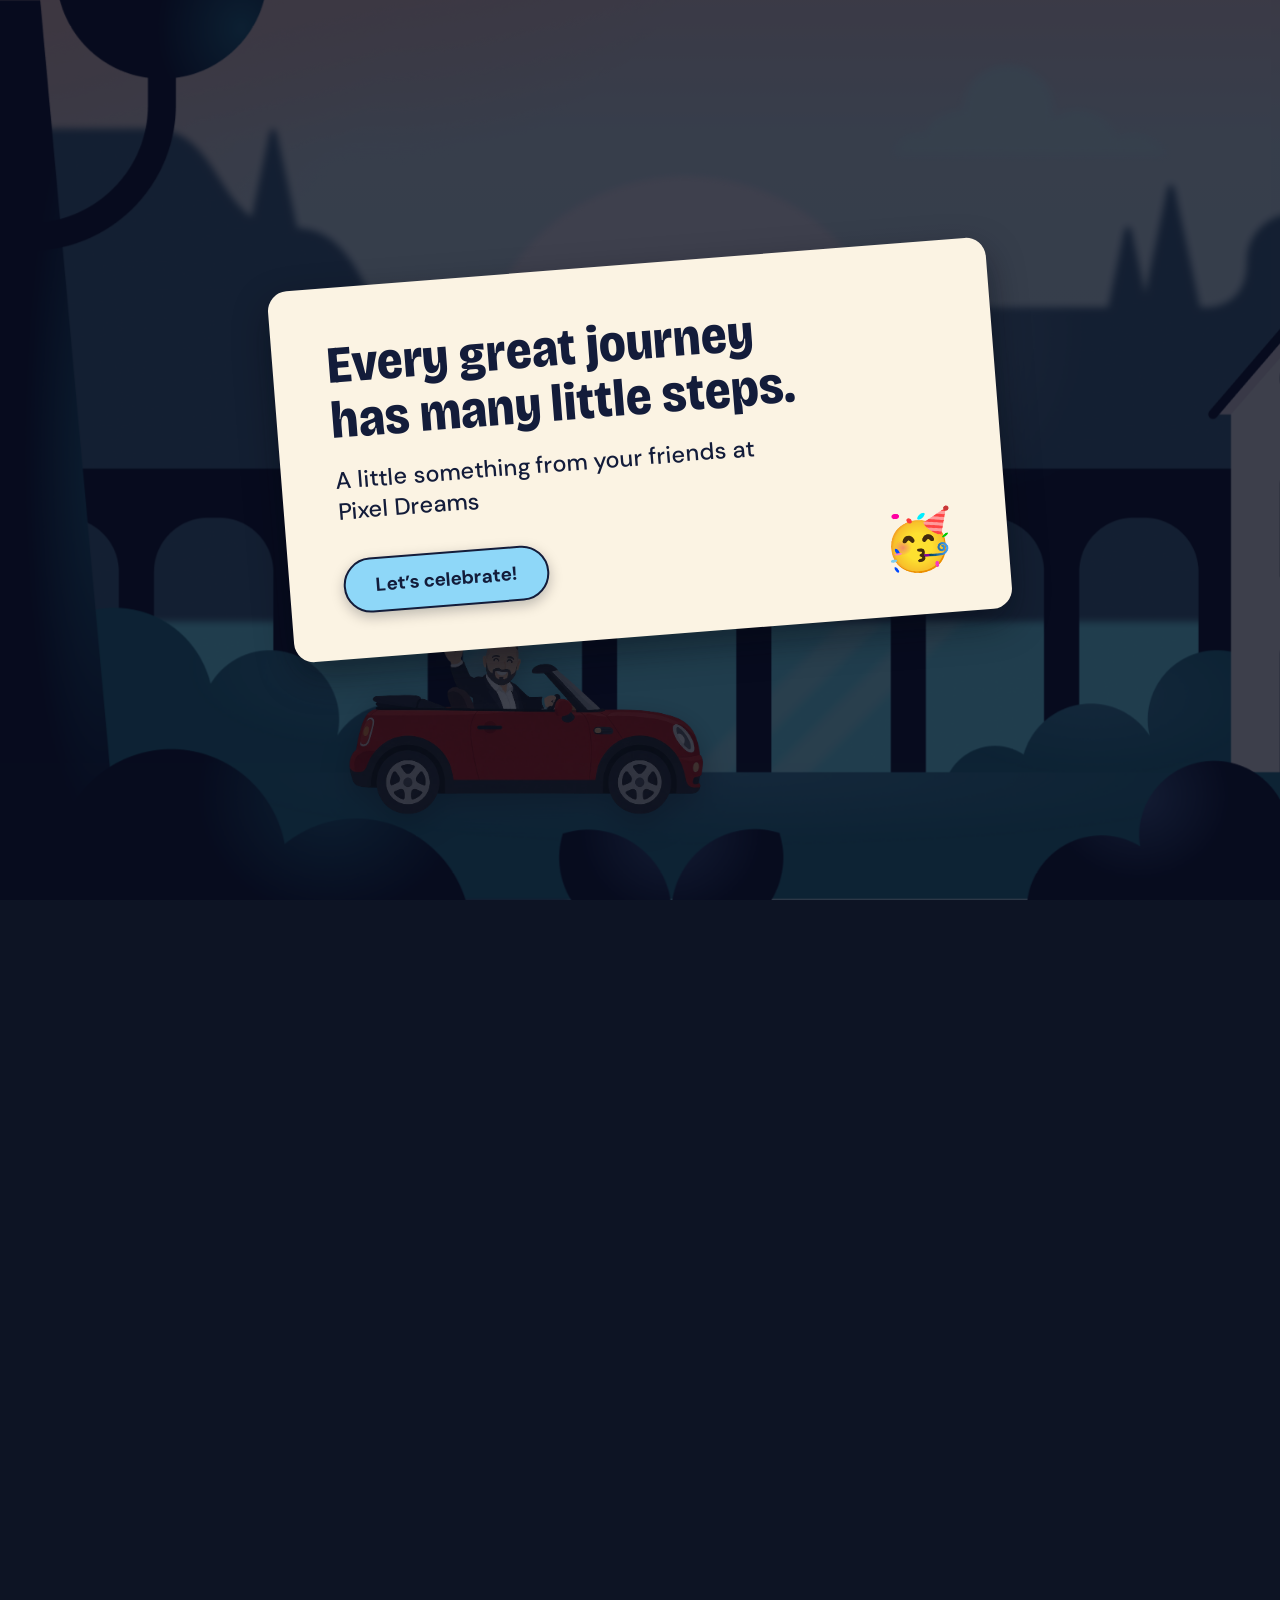
==== commit 46e9493c: "v2: rebuild to finalized Screen 01-06 designs (Aug 10 handoff) Intro card, spotlight milestone popup" ====
--- a/v2/index.html
+++ b/v2/index.html
@@ -4,19 +4,18 @@
   <meta charset="UTF-8">
   <meta name="viewport" content="width=device-width, initial-scale=1.0">
   <meta name="robots" content="noindex, nofollow">
-  <title>A Little Something</title>
-  <link rel="stylesheet" href="styles.css">
+  <title>Every Great Journey</title>
+  <link rel="preconnect" href="https://fonts.googleapis.com">
+  <link rel="preconnect" href="https://fonts.gstatic.com" crossorigin>
+  <link href="https://fonts.googleapis.com/css2?family=Bricolage+Grotesque:opsz,wdth,wght@10..48,75..100,200..800&family=DM+Sans:wght@500;700&display=swap" rel="stylesheet">
+  <link rel="stylesheet" href="styles.css?v=10">
 </head>
 <body>
 
-  <!-- ============ FIXED STAGE: the side-scrolling world ============ -->
-  <!-- Page scroll (vertical) drives the world horizontally. Every .layer
-       moves at its own speed for parallax depth. Placeholder art throughout —
-       each img/div slot swaps for Kharisel's Figma exports. -->
-  <!-- Kharisel's finalized world (Aug 6 EOD): three exported Figma layer
-       groups recompose the Main Board frame with true parallax depth.
-       Layer geometry comes straight from the Figma bounding boxes
-       (design space: 1080px == 100vh). -->
+  <!-- ============ SCREEN 02: the world the car drives through ============
+       Kharisel's Main Board frame recomposed from its three exported layer
+       groups (Background / Middleground / Foreground) with parallax.
+       Geometry from the Figma bounding boxes; 1080 design px == 100vh. -->
   <div id="stage" class="stage" aria-label="A drive through Jonny's journey">
 
     <div class="layer" data-speed="0.35" id="layerBg">
@@ -28,29 +27,29 @@
     <div class="layer" data-speed="0.7" id="layerMid">
       <div class="plane plane-mid">
         <img class="layer-art" src="assets/layer-mid.png" alt="">
-        <!-- milestone 1: the lit-up house (hitbox over the baked-in art) -->
-        <button class="milestone" id="msChurch" aria-label="The wedding">
-          <span class="tap-ring" aria-hidden="true"></span>
+        <!-- milestone 1: the lit-up house -->
+        <button class="milestone" id="msHouse" aria-label="The wedding milestone">
+          <img class="ms-stars" src="assets/stars.png" alt="">
         </button>
       </div>
     </div>
 
-    <!-- the car sits at a fixed screen position; the world drives past it -->
+    <!-- the car holds its screen spot; the world drives past -->
     <div class="car" id="car">
-      <img class="car-img" src="assets/car-side.png" alt="">
+      <img class="car-img" src="assets/jonny-car.png" alt="Jonny driving a red convertible">
     </div>
 
     <div class="layer" data-speed="1" id="layerFg">
       <div class="plane plane-fg">
         <img class="layer-art" src="assets/layer-fg.png" alt="">
-        <!-- milestone 2: the yellow bassinet (hitbox over the baked-in art) -->
-        <button class="milestone" id="msBassinet" aria-label="The baby">
-          <span class="tap-ring" aria-hidden="true"></span>
+        <!-- milestone 2: the yellow bassinet -->
+        <button class="milestone" id="msBassinet" aria-label="The baby milestone">
+          <img class="ms-stars" src="assets/stars.png" alt="">
         </button>
       </div>
     </div>
 
-    <!-- no on-board text: a wordless scroll cue that fades once they move -->
+    <!-- wordless scroll cue -->
     <div class="scroll-cue" id="scrollCue" aria-hidden="true">
       <span class="chevron"></span><span class="chevron"></span>
     </div>
@@ -59,66 +58,72 @@
   <!-- scroll driver: its height creates the horizontal travel distance -->
   <div id="scrollDriver"></div>
 
-  <!-- ============ INTRO: blurred world + small message card ============ -->
-  <section id="intro" class="popup-overlay intro-open">
-    <div class="popup-card intro-card">
-      <div class="intro-copy">
-        <p class="intro-hi">Hi Jonny,</p>
-        <p>Congratulation on your new milestone. Here&rsquo;s a little
-           something from your friends at Pixel Dreams.</p>
-        <button class="btn btn-primary" id="startBtn">Take a drive</button>
-      </div>
-      <img class="intro-car" src="assets/car-jonny.png" alt="Jonny waving from a red convertible">
+  <!-- ============ SCREEN 01: first page ============ -->
+  <section id="intro" class="overlay dim-full">
+    <div class="intro-card">
+      <h1>Every great journey<br>has many little steps.</h1>
+      <p>A little something from your friends at<br>Pixel Dreams</p>
+      <button class="btn-pill" id="startBtn">Let&rsquo;s celebrate!</button>
+      <span class="intro-emoji" aria-hidden="true">🥳</span>
     </div>
   </section>
 
-  <!-- ============ WEDDING POPUP (church click) ============ -->
-  <section id="weddingPopup" class="popup-overlay">
-    <div class="popup-card art-card">
-      <button class="popup-close" data-close="weddingPopup" aria-label="Close">&times;</button>
-      <img src="../assets/milestone-2.png" alt="Jonny and his wife on their wedding day">
+  <!-- ============ SCREEN 3 / 4: milestone popups (spotlight + card) ============ -->
+  <section id="msPopup" class="overlay spotlight" aria-live="polite">
+    <div class="ms-card" id="msCard">
+      <img id="msCardImg" src="" alt="">
+      <div class="caption-chip" id="msCaption"></div>
     </div>
   </section>
 
-  <!-- ============ GIFT POPUP (bassinet click) ============ -->
-  <section id="giftPopup" class="popup-overlay">
-    <div class="popup-card gift-card-wrap">
-      <div class="gift-flip-row">
-        <div class="gift-flip" data-gift="Once Upon a Bedtime" tabindex="0">
-          <div class="gift-flip-inner">
-            <div class="gf-face gf-front"><h4>Once Upon a Bedtime</h4><p>The beginning of a lifetime of stories.</p></div>
-            <div class="gf-face gf-back">
-              <img src="../assets/gift-books.jpg" alt="Children's books and a bookmark">
-              <button class="btn btn-primary gf-select" type="button">Choose</button>
+  <!-- ============ SCREENS 5/6: gift cards ============ -->
+  <section id="giftScreen" class="overlay dim-full">
+    <div class="gift-stage">
+      <h2 class="gift-title">Congratulation in the<br>new milestone Jonny!</h2>
+      <p class="gift-sub">Here&rsquo;s something special to celebrate</p>
+      <div class="gift-row">
+
+        <div class="gift-card" data-gift="Once Upon a Bedtime" tabindex="0">
+          <div class="gift-inner">
+            <img class="gift-back" src="assets/card-back.png" alt="">
+            <div class="gift-face">
+              <img src="assets/gift-face-1.png" alt="A bedtime gift set: night light, Smith tea box, children's books, and a constellation sleep sack">
+              <span class="gift-name">Once Upon a Bedtime</span>
             </div>
           </div>
+          <button class="btn-pill gift-choose" type="button">Choose this gift</button>
         </div>
-        <div class="gift-flip" data-gift="The Days You'll Treasure" tabindex="0">
-          <div class="gift-flip-inner">
-            <div class="gf-face gf-front"><h4>The Days You&rsquo;ll Treasure</h4><p>Preserve the little moments.</p></div>
-            <div class="gf-face gf-back">
-              <img src="../assets/gift-keepsake.jpg" alt="A keepsake memory box">
-              <button class="btn btn-primary gf-select" type="button">Choose</button>
+
+        <div class="gift-card" data-gift="The Days You'll Treasure" tabindex="0">
+          <div class="gift-inner">
+            <img class="gift-back" src="assets/card-back.png" alt="">
+            <div class="gift-face">
+              <img src="assets/gift-face-2.png" alt="A keepsake dresser box with baby shoes and blankets">
+              <span class="gift-name">The Days You&rsquo;ll Treasure</span>
             </div>
           </div>
+          <button class="btn-pill gift-choose" type="button">Choose this gift</button>
         </div>
-        <div class="gift-flip" data-gift="A Moment Together" tabindex="0">
-          <div class="gift-flip-inner">
-            <div class="gf-face gf-front"><h4>A Moment Together</h4><p>Rest and reconnection.</p></div>
-            <div class="gf-face gf-back">
-              <img src="../assets/gift-spa.jpg" alt="A couples spa day">
-              <button class="btn btn-primary gf-select" type="button">Choose</button>
+
+        <div class="gift-card" data-gift="A Moment Together" tabindex="0">
+          <div class="gift-inner">
+            <img class="gift-back" src="assets/card-back.png" alt="">
+            <div class="gift-face">
+              <img src="assets/gift-face-3.png" alt="A spa set with rolled towels, candles, and flowers">
+              <span class="gift-name">A Moment Together</span>
             </div>
           </div>
+          <button class="btn-pill gift-choose" type="button">Choose this gift</button>
         </div>
+
       </div>
     </div>
   </section>
 
-  <!-- ============ ADDRESS FORM ============ -->
-  <section id="formPopup" class="popup-overlay">
-    <div class="popup-card form-card">
-      <h3>Where should it fly to?</h3>
+  <!-- ============ ADDRESS FORM (no dedicated screen design; styled to match) ============ -->
+  <section id="formScreen" class="overlay dim-full">
+    <div class="form-card">
+      <h2>Where should it fly to?</h2>
       <p class="gift-line">Your gift: <strong id="chosenGiftLabel"></strong>
         <button type="button" class="link-btn" id="changeGiftBtn">change my mind</button></p>
       <form id="claimForm" novalidate>
@@ -129,21 +134,21 @@
         <label for="fAddress">Delivery address</label>
         <textarea id="fAddress" rows="3" autocomplete="street-address" required></textarea>
         <p class="form-error" id="formError" role="alert"></p>
-        <button type="submit" class="btn btn-primary btn-wide">Send it my way</button>
+        <button type="submit" class="btn-pill btn-wide">Send it my way</button>
       </form>
     </div>
   </section>
 
   <!-- ============ THANKS ============ -->
-  <section id="thanksPopup" class="popup-overlay">
-    <div class="popup-card">
-      <h3>Thank you &mdash; your gift is on its way!</h3>
+  <section id="thanksScreen" class="overlay dim-full">
+    <div class="form-card thanks-card">
+      <h2>Thank you &mdash; your gift is on its way!</h2>
       <p>Here&rsquo;s to many more wonderful milestones ahead.</p>
-      <button class="btn btn-secondary" data-close="thanksPopup">Keep driving</button>
+      <button class="btn-pill" data-close="thanksScreen">Keep driving</button>
     </div>
   </section>
 
   <script src="../js/vendor/gsap.min.js"></script>
-  <script src="main.js"></script>
+  <script src="main.js?v=10"></script>
 </body>
 </html>
--- a/v2/styles.css
+++ b/v2/styles.css
@@ -1,22 +1,19 @@
 /* =========================================================
-   Jonny Fruits DM Kit v2 — side-scrolling parallax drive
-   (Aug 6 pivot: Monument-Valley-flavored side view, no board
-   text, popups on blurred backdrops. Placeholder art — every
-   shape here is a stand-in for Kharisel's Figma exports.)
+   Jonny Fruits DM Kit v2 — finalized designs (Aug 10 handoff)
+   Screens 01-06 from Figma "Website Experience".
+   Fonts: Bricolage Grotesque (headings/captions, semi-condensed 800)
+          DM Sans (labels/body).
+   Design space: 1080 design px == 100vh.
    ========================================================= */
 
 :root {
-  --sky-top: #8fd3e8;
-  --sky-bottom: #cfeef7;
-  --ground: #8fbf6e;
-  --road: #5a5a66;
-  --road-line: #f4e9c9;
-  --ink: #23272f;
-  --cream: #fdf6e6;
-  --red: #d23c2a;
-  --blue-dark: #1a2f7a;
-  --green-deep: #0f6b47;
-  --shadow: 0 14px 40px rgba(20, 24, 32, 0.25);
+  --ink: #131c3a;          /* deep navy text/borders */
+  --cream: #fbf3e3;        /* card cream */
+  --blue-pill: #8ed7f8;    /* CTA pill */
+  --dim: rgba(9, 14, 28, 0.78);
+  --heading: "Bricolage Grotesque", "Avenir Next", system-ui, sans-serif;
+  --body: "DM Sans", "Avenir Next", system-ui, sans-serif;
+  --shadow: 0 1.6vh 4vh rgba(5, 8, 18, 0.45);
 }
 
 * { margin: 0; padding: 0; box-sizing: border-box; }
@@ -24,48 +21,48 @@
 html { height: 100%; }
 body {
   min-height: 100%;
-  font-family: "Avenir Next", "Nunito", "Segoe UI", system-ui, sans-serif;
-  color: var(--ink);
-  background: var(--sky-bottom);
-}
-
-.btn {
-  font: inherit;
+  font-family: var(--body);
+  color: var(--ink);
+  background: #0d1424;
+}
+
+h1, h2, .caption-chip {
+  font-family: var(--heading);
+  font-stretch: 87.5%;
+  font-weight: 800;
+}
+
+.btn-pill {
+  font-family: var(--body);
   font-weight: 700;
-  border: none;
+  font-size: clamp(0.95rem, 2.1vh, 1.3rem);
+  color: var(--ink);
+  background: var(--blue-pill);
+  border: 0.28vh solid var(--ink);
   border-radius: 999px;
-  padding: 0.8em 1.8em;
+  padding: 0.7em 1.6em;
   cursor: pointer;
-  box-shadow: 0 4px 14px rgba(20, 24, 32, 0.25);
+  box-shadow: 0 0.5vh 1.4vh rgba(5, 8, 18, 0.25);
   transition: transform 120ms ease;
 }
-.btn:hover { transform: translateY(-2px); }
-.btn-primary { background: var(--red); color: var(--cream); }
-.btn-secondary { background: var(--green-deep); color: var(--cream); }
+.btn-pill:hover { transform: translateY(-2px); }
 .btn-wide { width: 100%; }
 
-/* ============ stage & parallax layers ============ */
+/* ============ the world (Screen 02) ============ */
 .stage {
   position: fixed;
   inset: 0;
   overflow: hidden;
-  /* sky behind the transparent regions of Kharisel's background layer */
   background: linear-gradient(180deg, #ead9e0 0%, #d9ecf7 16%, #cfe7f5 55%, #c5e2f3 100%);
-  transition: filter 400ms ease;
-}
-.stage.blurred { filter: blur(14px) saturate(0.9); }
+}
 
 .layer { position: absolute; inset: 0; will-change: transform; }
 
-/* ---- the three Figma layer groups, placed from their bounding boxes
-        (design space: 1080px == 100vh) ---- */
 .plane { position: absolute; }
 .plane .layer-art { position: absolute; inset: 0; width: 100%; height: 100%; }
-/* Background group: 5437x1838 @ (-382, -681) relative to the frame */
+/* Figma group boxes relative to the frame (design px -> vh) */
 .plane-bg  { left: -35.4vh; top: -63.1vh; width: 503.4vh; height: 170.2vh; }
-/* Middleground group: 4869x767 @ (-54, 341) */
-.plane-mid { left: -5vh; top: 31.6vh; width: 450.8vh; height: 71vh; }
-/* Foreground group: 5137x1638 @ (-262, -223) */
+.plane-mid { left: -5vh;    top: 31.6vh;  width: 450.8vh; height: 71vh; }
 .plane-fg  { left: -24.3vh; top: -20.6vh; width: 475.6vh; height: 151.7vh; }
 
 #layerBg  { z-index: 1; }
@@ -74,46 +71,43 @@
 #layerFg  { z-index: 4; pointer-events: none; }
 #layerFg .milestone { pointer-events: auto; }
 
-/* milestone hitboxes sit over the baked-in house / bassinet art,
-   in percentages of their plane */
+/* milestone hitboxes over the baked-in house / bassinet art */
 .milestone {
   position: absolute;
   background: none;
   border: none;
   cursor: pointer;
 }
-#msChurch   { left: 30.7%; top: 1.5%;  width: 12%;   height: 88%; }
+#msHouse    { left: 30.7%; top: 1.5%;  width: 12%;   height: 88%; }
 #msBassinet { left: 68.9%; top: 41.5%; width: 13.5%; height: 54%; }
-/* wordless "you can click this" cue */
-.tap-ring {
-  position: absolute; left: 50%; top: -4vmin; width: 5vmin; height: 5vmin;
-  margin-left: -2.5vmin; border: 0.6vmin solid rgba(255, 255, 255, 0.95);
-  border-radius: 50%; box-shadow: 0 0 0 0.4vmin rgba(35, 39, 47, 0.25);
-  opacity: 0; /* revealed (and pulsing) only when the car arrives */
-}
-.milestone.armed .tap-ring { animation: pulse 1.6s ease-out infinite; }
-@keyframes pulse {
-  0% { transform: scale(0.8); opacity: 0.9; }
-  70% { transform: scale(1.25); opacity: 0.35; }
-  100% { transform: scale(1.35); opacity: 0; }
-}
-
-/* --- the car (fixed screen spot; world slides past) ---
-   Kharisel's flat side-view sprite — transparent, already faces right */
+
+/* sparkles fade in when the car pulls up (replaces any text prompt) */
+.ms-stars {
+  position: absolute;
+  left: 50%; top: 50%;
+  width: 160%;
+  transform: translate(-50%, -52%);
+  opacity: 0;
+  transition: opacity 600ms ease;
+  pointer-events: none;
+}
+.milestone.armed .ms-stars { opacity: 1; }
+
+/* the car */
 .car {
   position: absolute;
-  left: 26vw;
-  bottom: 2vh;
-  width: 42vh;
+  left: 25vw;
+  bottom: -1vh;
+  width: 46vh;
 }
 .car-img {
   display: block;
   width: 100%;
   height: auto;
-  filter: drop-shadow(0 1.2vh 1.4vh rgba(10, 14, 30, 0.35));
-}
-
-/* --- scroll cue (wordless) --- */
+  filter: drop-shadow(0 1vh 1.6vh rgba(5, 8, 18, 0.35));
+}
+
+/* wordless scroll cue */
 .scroll-cue {
   position: absolute; right: 4vw; bottom: 6vh;
   z-index: 10;
@@ -126,7 +120,7 @@
   border-top: 0.6vmin solid var(--cream);
   border-right: 0.6vmin solid var(--cream);
   transform: rotate(45deg);
-  filter: drop-shadow(0 1px 2px rgba(0,0,0,0.35));
+  filter: drop-shadow(0 1px 2px rgba(0,0,0,0.4));
   animation: nudge 1.4s ease-in-out infinite;
 }
 .chevron:nth-child(2) { animation-delay: 0.15s; }
@@ -135,95 +129,213 @@
   50% { transform: rotate(45deg) translate(0.6vmin, -0.6vmin); }
 }
 
-/* ============ scroll driver ============ */
 #scrollDriver { width: 1px; }
 
-/* ============ popups (blurred backdrop per the sync) ============ */
-.popup-overlay {
+/* ============ overlays ============ */
+.overlay {
   position: fixed;
   inset: 0;
   z-index: 60;
   display: none;
-  place-items: center;
-  background: rgba(30, 34, 44, 0.35);
-  padding: 4vh 4vw;
-}
-.popup-overlay.open { display: grid; }
-
-.popup-card {
+}
+.overlay.open { display: block; }
+.dim-full { background: var(--dim); }
+
+/* ============ Screen 01: intro ============ */
+#intro { display: none; place-items: center; }
+#intro.open { display: grid; }
+
+.intro-card {
   position: relative;
+  width: min(80vh, 90vw);
   background: var(--cream);
-  border-radius: 22px;
+  border-radius: 2.2vh;
   box-shadow: var(--shadow);
-  padding: clamp(1.6rem, 4vw, 3rem);
-  max-width: min(640px, 92vw);
-  max-height: 88vh;
+  padding: 5.5vh 6vh 5vh;
+  transform: rotate(-4.5deg);
+}
+.intro-card h1 {
+  font-size: clamp(1.5rem, 5.8vh, 4rem);
+  line-height: 1.06;
+  color: var(--ink);
+  margin-bottom: 0.35em;
+  white-space: nowrap;
+}
+.intro-card p {
+  font-family: var(--body);
+  font-weight: 500;
+  font-size: clamp(0.95rem, 2.6vh, 1.5rem);
+  line-height: 1.3;
+  margin-bottom: 1.4em;
+}
+.intro-emoji {
+  position: absolute;
+  right: 6vh;
+  bottom: 5vh;
+  font-size: 6.4vh;
+  line-height: 1;
+}
+
+/* ============ Screens 3/4: milestone spotlight popups ============ */
+.spotlight {
+  cursor: pointer;
+  /* --spot-x / --spot-y set by JS to the milestone's screen position */
+  background: radial-gradient(
+    circle 34vh at var(--spot-x, 70vw) var(--spot-y, 50vh),
+    rgba(9, 14, 28, 0) 0%,
+    rgba(9, 14, 28, 0.12) 55%,
+    rgba(9, 14, 28, 0.82) 100%
+  );
+}
+
+.ms-card {
+  position: absolute;
+  left: 6.5vw;
+  top: 50%;
+  transform: translateY(-50%) rotate(-6.5deg);
+  width: 57vh; /* 617 design px */
+  cursor: default;
+}
+.ms-card img {
+  display: block;
+  width: 100%;
+  height: auto;
+  border-radius: 2.4vh;
+  box-shadow: var(--shadow);
+}
+.caption-chip {
+  position: absolute;
+  right: -6%;
+  bottom: -9%;
+  transform: rotate(3.5deg);
+  background: var(--cream);
+  color: var(--ink);
+  border-radius: 1.6vh;
+  box-shadow: 0 0.8vh 2.4vh rgba(5, 8, 18, 0.4);
+  padding: 1.6vh 2.4vh;
+  font-size: 2.8vh;
+  line-height: 1.15;
+  max-width: 36vh;
+}
+
+/* ============ Screens 5/6: gift cards ============ */
+#giftScreen { overflow-y: auto; }
+.gift-stage {
+  min-height: 100%;
+  display: flex;
+  flex-direction: column;
+  align-items: center;
+  padding: 8vh 4vw 6vh;
+}
+.gift-title {
+  color: #fff;
+  font-size: 6.9vh;
+  line-height: 1.05;
+  text-align: center;
+}
+.gift-sub {
+  color: #fff;
+  font-weight: 500;
+  font-size: 2.8vh;
+  margin: 1.8vh 0 4.5vh;
+}
+.gift-row {
+  display: flex;
+  gap: 4.5vh;
+  justify-content: center;
+  align-items: flex-start;
+  flex-wrap: wrap;
+}
+.gift-card {
+  width: 36vh; /* 389 x 543 design */
+  cursor: pointer;
+  perspective: 1100px;
+}
+.gift-inner {
+  position: relative;
+  width: 100%;
+  aspect-ratio: 389 / 543;
+  transform-style: preserve-3d;
+  transition: transform 550ms cubic-bezier(0.4, 0.1, 0.2, 1);
+}
+.gift-card.flipped .gift-inner { transform: rotateY(180deg); }
+.gift-back, .gift-face {
+  position: absolute;
+  inset: 0;
+  backface-visibility: hidden;
+  border-radius: 2vh;
+}
+.gift-back { width: 100%; height: 100%; }
+.gift-face { transform: rotateY(180deg); }
+.gift-face img { width: 100%; height: 100%; display: block; }
+/* real gift name over the design's "Gift name" placeholder */
+.gift-name {
+  position: absolute;
+  top: 6.6%;
+  left: 11%;
+  width: 64%;
+  padding-right: 0.5em;
+  background: #faebd3;
+  font-family: var(--body);
+  font-weight: 700;
+  font-size: 2.15vh;
+  color: var(--ink);
+  text-align: left;
+  line-height: 1.1;
+}
+.gift-choose {
+  display: block;
+  margin: 2.2vh auto 0;
+  opacity: 0;
+  pointer-events: none;
+  transition: opacity 300ms ease;
+}
+.gift-card.flipped .gift-choose { opacity: 1; pointer-events: auto; }
+.gift-card.disabled { pointer-events: none; filter: grayscale(0.7); opacity: 0.4; }
+.gift-card.chosen .gift-inner { filter: drop-shadow(0 0 3vh rgba(142, 215, 248, 0.9)); }
+
+/* ============ form + thanks (no dedicated screen; styled to match) ============ */
+#formScreen, #thanksScreen { display: none; place-items: center; overflow-y: auto; }
+#formScreen.open, #thanksScreen.open { display: grid; }
+
+.form-card {
+  width: min(64vh, 92vw);
+  max-height: 90vh;
   overflow-y: auto;
+  background: var(--cream);
+  border-radius: 2.2vh;
+  box-shadow: var(--shadow);
+  padding: 5vh 5.5vh;
+}
+.form-card h2 {
+  font-size: 4.6vh;
   text-align: center;
-}
-.popup-close {
-  position: absolute; top: 10px; right: 16px;
-  background: none; border: none; font-size: 2rem; line-height: 1;
-  cursor: pointer; color: var(--ink); opacity: 0.6;
-}
-.popup-close:hover { opacity: 1; }
-
-/* intro matches the Figma beginning screen: white card, plain copy left,
-   car render bottom-right */
-.intro-card {
-  display: grid;
-  grid-template-columns: 1.1fr 1fr;
-  gap: 1rem;
-  align-items: end;
-  text-align: left;
+  margin-bottom: 0.4em;
+}
+.gift-line {
+  text-align: center;
+  font-weight: 500;
+  font-size: 2.2vh;
+  margin-bottom: 2.5vh;
+}
+.gift-line strong { font-weight: 700; }
+.link-btn {
+  background: none; border: none; font: inherit; font-weight: 700;
+  font-size: 0.9em; color: #c2452e; text-decoration: underline;
+  cursor: pointer; margin-left: 0.4em;
+}
+.form-card label {
+  display: block; font-weight: 700; font-size: 2.1vh; margin: 2vh 0 0.6vh;
+}
+.form-card input, .form-card textarea {
+  width: 100%;
+  font: inherit;
+  font-size: 2.2vh;
+  border: 0.28vh solid var(--ink);
+  border-radius: 1.4vh;
+  padding: 0.6em 0.8em;
   background: #fff;
-  border-radius: 8px;
-  max-width: min(880px, 92vw);
-}
-.intro-copy { align-self: start; padding-top: 1rem; }
-.intro-card .intro-hi { margin-bottom: 1.2em; }
-.intro-card p { margin-bottom: 0.6em; font-size: clamp(1rem, 1.6vw, 1.35rem); line-height: 1.45; }
-.intro-card .btn { margin-top: 1.4em; }
-.intro-car { width: 100%; height: auto; display: block; }
-
-.art-card img { max-width: min(520px, 80vw); max-height: 70vh; display: block; }
-
-/* gift flip cards (compact popup variant of v1's) */
-.gift-card-wrap { max-width: min(1100px, 94vw); }
-.gift-flip-row { display: flex; gap: 1.2rem; justify-content: center; flex-wrap: wrap; }
-.gift-flip { width: clamp(170px, 24vmin, 260px); aspect-ratio: 3 / 4.1; perspective: 1000px; cursor: pointer; }
-.gift-flip-inner {
-  position: relative; width: 100%; height: 100%;
-  transform-style: preserve-3d;
-  transition: transform 500ms cubic-bezier(0.4, 0.1, 0.2, 1);
-}
-.gift-flip.flipped .gift-flip-inner { transform: rotateY(180deg); }
-.gf-face {
-  position: absolute; inset: 0; backface-visibility: hidden;
-  border-radius: 14px; background: #fff; box-shadow: 0 8px 22px rgba(20,24,32,0.18);
-  display: flex; flex-direction: column; align-items: center; justify-content: center;
-  gap: 0.5em; padding: 1em; text-align: center;
-}
-.gf-face h4 { color: var(--blue-dark); }
-.gf-face p { font-size: 0.85rem; font-weight: 600; opacity: 0.8; }
-.gf-back { transform: rotateY(180deg); padding: 0; overflow: hidden; }
-.gf-back img { position: absolute; inset: 0; width: 100%; height: 100%; object-fit: cover; }
-.gf-select { position: relative; z-index: 1; margin-top: auto; margin-bottom: 6%; }
-.gift-flip.disabled { pointer-events: none; filter: grayscale(0.7); opacity: 0.45; }
-.gift-flip.chosen .gf-face { box-shadow: 0 0 22px 4px rgba(255, 215, 106, 0.85); }
-
-/* form */
-.form-card { text-align: left; width: min(520px, 92vw); }
-.form-card h3 { color: var(--blue-dark); text-align: center; margin-bottom: 0.4em; }
-.gift-line { text-align: center; font-weight: 600; color: var(--green-deep); margin-bottom: 1.2em; }
-.gift-line strong { color: var(--blue-dark); }
-.link-btn {
-  background: none; border: none; font: inherit; font-size: 0.85em; font-weight: 700;
-  color: var(--red); text-decoration: underline; cursor: pointer; margin-left: 0.4em;
-}
-.form-card label { display: block; font-weight: 700; margin: 0.9em 0 0.25em; }
-.form-card input, .form-card textarea {
-  width: 100%; font: inherit; border: 2px solid var(--ink); border-radius: 10px;
-  padding: 0.55em 0.8em; background: #fff;
-}
-.form-error { color: var(--red); font-weight: 700; min-height: 1.3em; margin: 0.6em 0; }
+}
+.form-error { color: #c2452e; font-weight: 700; min-height: 1.4em; margin: 1.6vh 0; }
+.thanks-card { text-align: center; }
+.thanks-card p { font-size: 2.4vh; font-weight: 500; margin-bottom: 3vh; }
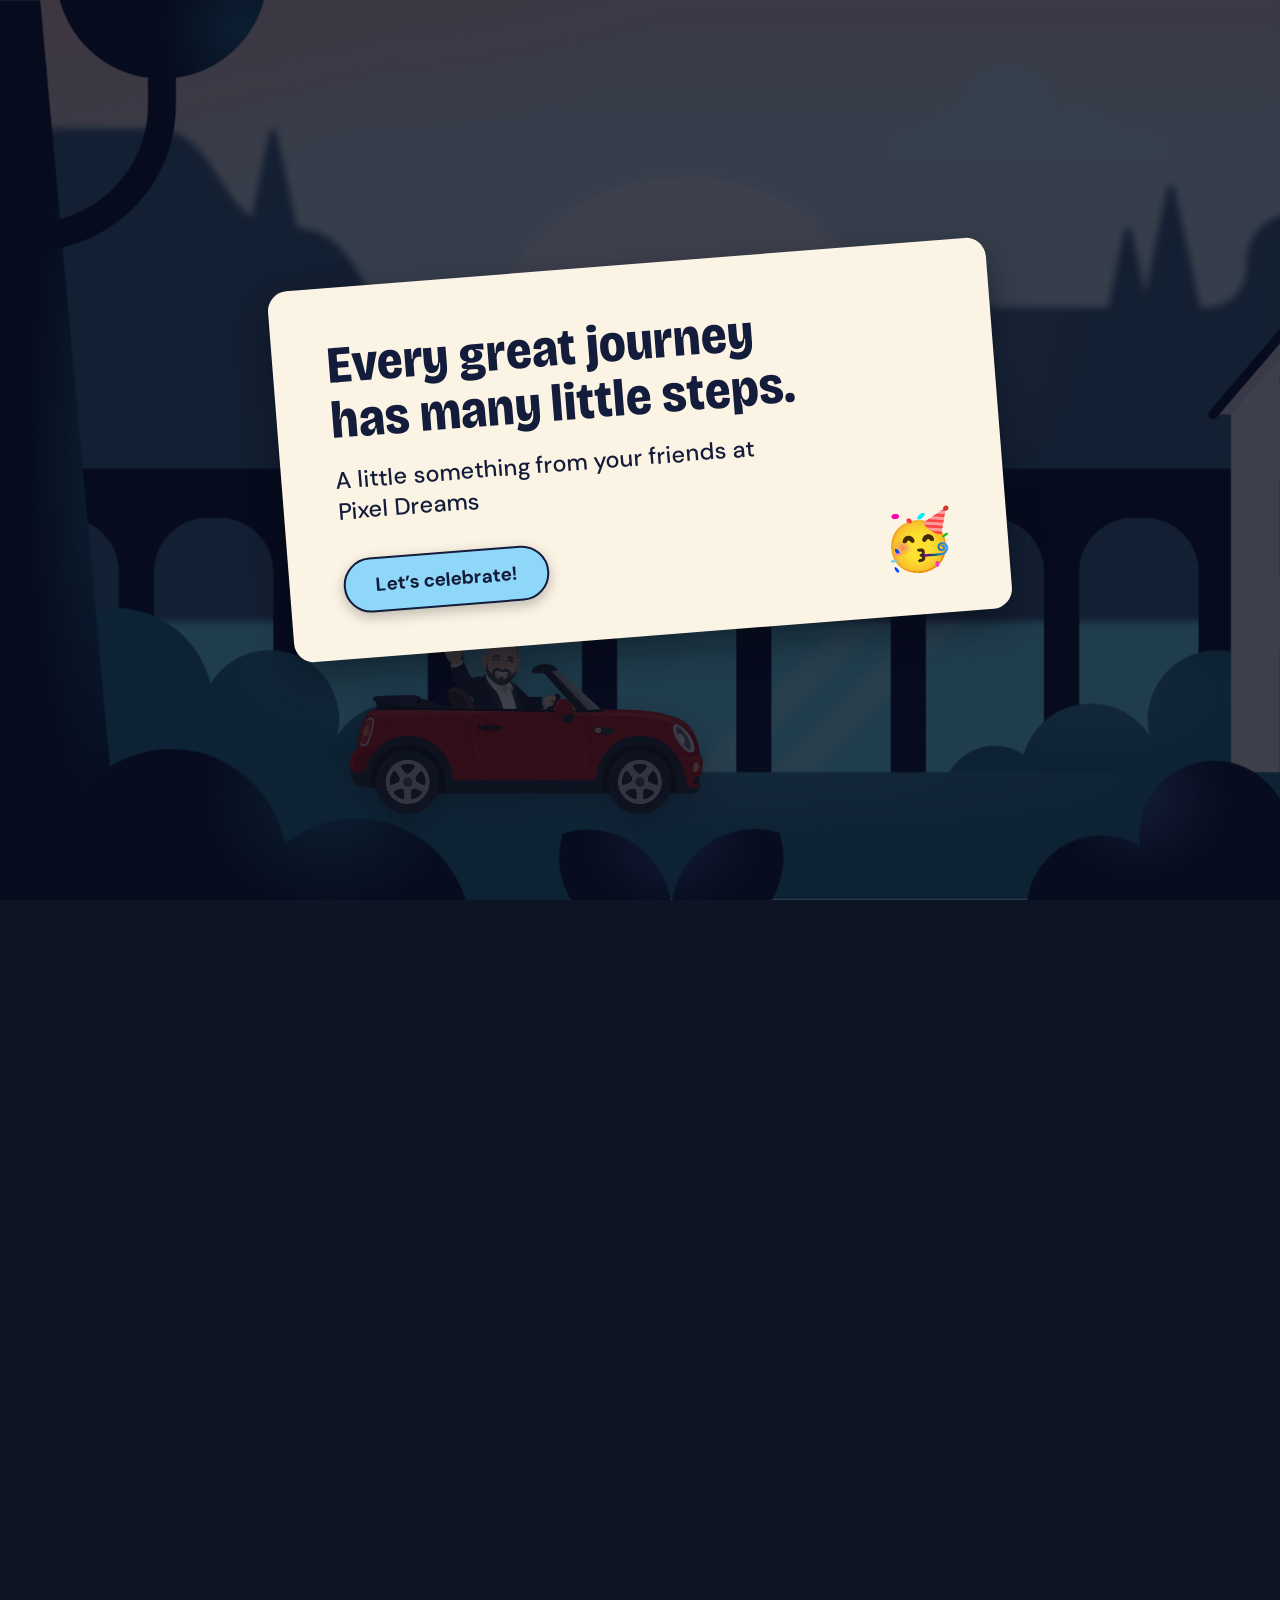
==== commit 55051123: "v2: spinning wheels, milestone CTA chips, car in front of foreground Wheels are circular self-crops " ====
--- a/v2/index.html
+++ b/v2/index.html
@@ -30,13 +30,18 @@
         <!-- milestone 1: the lit-up house -->
         <button class="milestone" id="msHouse" aria-label="The wedding milestone">
           <img class="ms-stars" src="assets/stars.png" alt="">
+          <span class="ms-cta">Take a peek inside!</span>
         </button>
       </div>
     </div>
 
-    <!-- the car holds its screen spot; the world drives past -->
+    <!-- the car holds its screen spot; the world drives past.
+         Wheel canvases are circular crops of the sprite's own wheels,
+         spun in place as the world scrolls. -->
     <div class="car" id="car">
-      <img class="car-img" src="assets/jonny-car.png" alt="Jonny driving a red convertible">
+      <img class="car-img" id="carImg" src="assets/jonny-car.png" alt="Jonny driving a red convertible">
+      <canvas class="wheel" id="wheelRear"></canvas>
+      <canvas class="wheel" id="wheelFront"></canvas>
     </div>
 
     <div class="layer" data-speed="1" id="layerFg">
@@ -45,6 +50,7 @@
         <!-- milestone 2: the yellow bassinet -->
         <button class="milestone" id="msBassinet" aria-label="The baby milestone">
           <img class="ms-stars" src="assets/stars.png" alt="">
+          <span class="ms-cta">One more surprise!</span>
         </button>
       </div>
     </div>
--- a/v2/styles.css
+++ b/v2/styles.css
@@ -67,9 +67,9 @@
 
 #layerBg  { z-index: 1; }
 #layerMid { z-index: 2; }
-.car      { z-index: 3; }
 #layerFg  { z-index: 4; pointer-events: none; }
 #layerFg .milestone { pointer-events: auto; }
+.car      { z-index: 5; } /* the car drives IN FRONT of the bassinet/foreground */
 
 /* milestone hitboxes over the baked-in house / bassinet art */
 .milestone {
@@ -93,6 +93,38 @@
 }
 .milestone.armed .ms-stars { opacity: 1; }
 
+/* CTA chip when the car pulls up (styled like the popup caption chips) */
+.ms-cta {
+  position: absolute;
+  left: 50%;
+  top: -9vh;
+  transform: translateX(-50%) rotate(-3deg);
+  background: var(--cream);
+  color: var(--ink);
+  font-family: var(--heading);
+  font-stretch: 87.5%;
+  font-weight: 800;
+  font-size: 2.5vh;
+  line-height: 1.1;
+  white-space: nowrap;
+  padding: 1.2vh 2vh;
+  border-radius: 1.4vh;
+  box-shadow: 0 0.7vh 2vh rgba(5, 8, 18, 0.45);
+  opacity: 0;
+  transition: opacity 400ms ease;
+  pointer-events: none;
+}
+.milestone.armed .ms-cta {
+  opacity: 1;
+  animation: cta-bob 1.6s ease-in-out infinite;
+}
+@keyframes cta-bob {
+  0%, 100% { transform: translateX(-50%) rotate(-3deg) translateY(0); }
+  50% { transform: translateX(-50%) rotate(-3deg) translateY(-1.2vh); }
+}
+/* the bassinet is tall — keep its chip clear of the hood */
+#msBassinet .ms-cta { top: -12vh; }
+
 /* the car */
 .car {
   position: absolute;
@@ -105,6 +137,13 @@
   width: 100%;
   height: auto;
   filter: drop-shadow(0 1vh 1.6vh rgba(5, 8, 18, 0.35));
+}
+/* circular self-crops of the sprite's wheels, spun by scroll (JS places them) */
+.wheel {
+  position: absolute;
+  border-radius: 50%;
+  will-change: transform;
+  pointer-events: none;
 }
 
 /* wordless scroll cue */
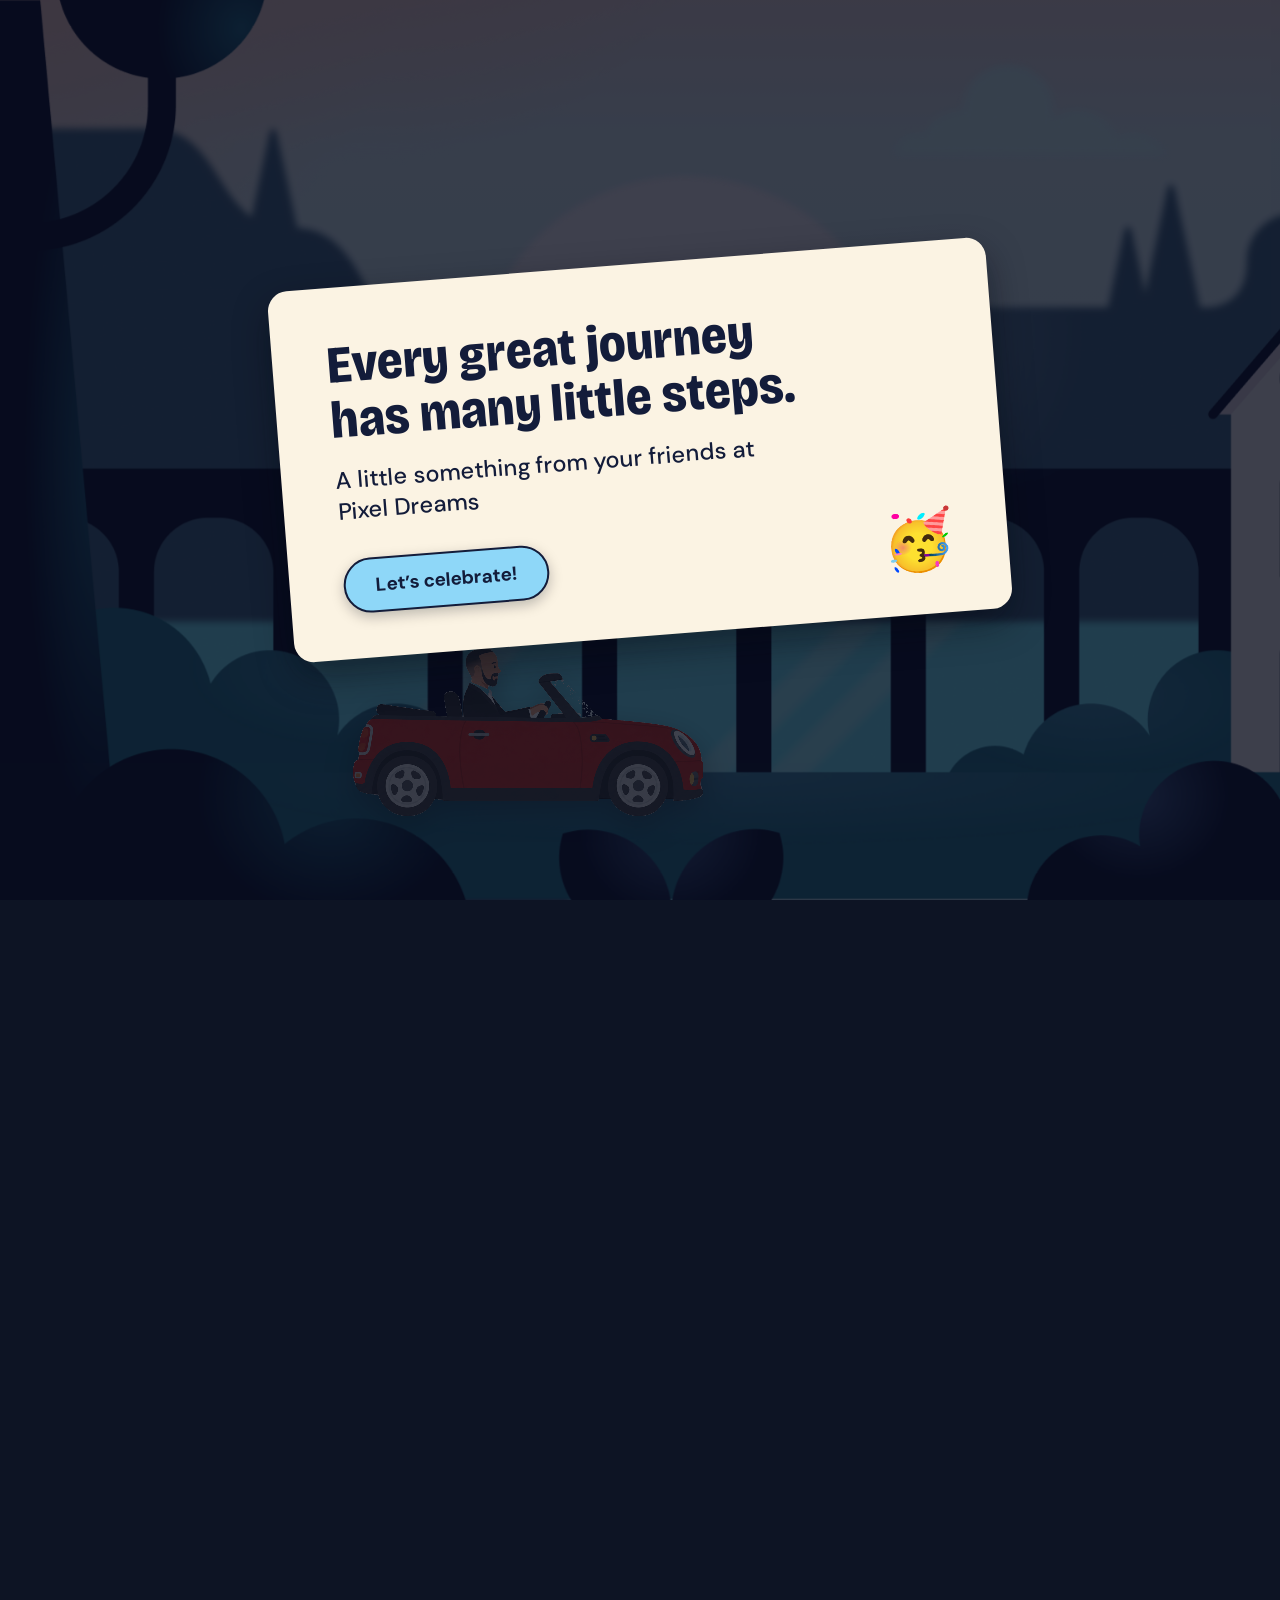
==== commit 4a0e5396: "v2: driving-pose car, scroll gates + locks, full hitboxes, mobile pass - New hands-on-wheel car spri" ====
--- a/v2/index.html
+++ b/v2/index.html
@@ -8,7 +8,7 @@
   <link rel="preconnect" href="https://fonts.googleapis.com">
   <link rel="preconnect" href="https://fonts.gstatic.com" crossorigin>
   <link href="https://fonts.googleapis.com/css2?family=Bricolage+Grotesque:opsz,wdth,wght@10..48,75..100,200..800&family=DM+Sans:wght@500;700&display=swap" rel="stylesheet">
-  <link rel="stylesheet" href="styles.css?v=10">
+  <link rel="stylesheet" href="styles.css?v=11">
 </head>
 <body>
 
@@ -38,8 +38,8 @@
     <!-- the car holds its screen spot; the world drives past.
          Wheel canvases are circular crops of the sprite's own wheels,
          spun in place as the world scrolls. -->
-    <div class="car" id="car">
-      <img class="car-img" id="carImg" src="assets/jonny-car.png" alt="Jonny driving a red convertible">
+    <div class="car" id="car" role="img" aria-label="Jonny driving a red convertible">
+      <canvas class="car-img" id="carCanvas"></canvas>
       <canvas class="wheel" id="wheelRear"></canvas>
       <canvas class="wheel" id="wheelFront"></canvas>
     </div>
@@ -155,6 +155,6 @@
   </section>
 
   <script src="../js/vendor/gsap.min.js"></script>
-  <script src="main.js?v=10"></script>
+  <script src="main.js?v=11"></script>
 </body>
 </html>
--- a/v2/styles.css
+++ b/v2/styles.css
@@ -69,7 +69,10 @@
 #layerMid { z-index: 2; }
 #layerFg  { z-index: 4; pointer-events: none; }
 #layerFg .milestone { pointer-events: auto; }
-.car      { z-index: 5; } /* the car drives IN FRONT of the bassinet/foreground */
+.car {
+  z-index: 5;           /* the car drives IN FRONT of the bassinet/foreground */
+  pointer-events: none; /* and never blocks clicks on the landmarks behind it */
+}
 
 /* milestone hitboxes over the baked-in house / bassinet art */
 .milestone {
@@ -78,8 +81,9 @@
   border: none;
   cursor: pointer;
 }
-#msHouse    { left: 30.7%; top: 1.5%;  width: 12%;   height: 88%; }
-#msBassinet { left: 68.9%; top: 41.5%; width: 13.5%; height: 54%; }
+/* hitboxes cover the ENTIRE house / bassinet */
+#msHouse    { left: 29.3%; top: 0;    width: 14.5%; height: 94%; }
+#msBassinet { left: 65.8%; top: 34%;  width: 18%;   height: 63%; }
 
 /* sparkles fade in when the car pulls up (replaces any text prompt) */
 .ms-stars {
@@ -230,9 +234,9 @@
 .ms-card {
   position: absolute;
   left: 6.5vw;
-  top: 50%;
+  top: 45%; /* sits high enough that the caption chip never clips below */
   transform: translateY(-50%) rotate(-6.5deg);
-  width: 57vh; /* 617 design px */
+  width: min(54vh, 40vw);
   cursor: default;
 }
 .ms-card img {
@@ -378,3 +382,40 @@
 .form-error { color: #c2452e; font-weight: 700; min-height: 1.4em; margin: 1.6vh 0; }
 .thanks-card { text-align: center; }
 .thanks-card p { font-size: 2.4vh; font-weight: 500; margin-bottom: 3vh; }
+
+/* ============ mobile pass ============ */
+@media (max-width: 760px) {
+  .intro-card {
+    width: 92vw;
+    padding: 4vh 6vw;
+  }
+  .intro-card h1 {
+    white-space: normal; /* let it wrap instead of clipping */
+    font-size: clamp(1.3rem, 7.4vw, 3rem);
+  }
+  .intro-card p { font-size: clamp(0.9rem, 4.4vw, 1.3rem); }
+  .intro-emoji { right: 6vw; bottom: 4vh; font-size: 11vw; }
+
+  .ms-card {
+    left: 50%;
+    top: 40%;
+    width: min(54vh, 80vw);
+    transform: translate(-50%, -50%) rotate(-6.5deg);
+  }
+  .caption-chip {
+    font-size: clamp(0.95rem, 4.6vw, 1.5rem);
+    max-width: 64vw;
+    right: -3%;
+  }
+  .ms-cta { font-size: clamp(0.85rem, 4vw, 1.3rem); }
+
+  .gift-title { font-size: clamp(1.5rem, 8.2vw, 3.6rem); }
+  .gift-sub { font-size: clamp(0.9rem, 4.2vw, 1.4rem); text-align: center; }
+  .gift-stage { padding-top: 5vh; }
+  .gift-card { width: min(36vh, 80vw); }
+
+  .form-card { width: 92vw; padding: 4vh 6vw; }
+  .form-card h2 { font-size: clamp(1.4rem, 7vw, 2.4rem); }
+  .form-card label, .gift-line { font-size: clamp(0.9rem, 4vw, 1.2rem); }
+  .form-card input, .form-card textarea { font-size: 16px; } /* prevents iOS zoom-on-focus */
+}
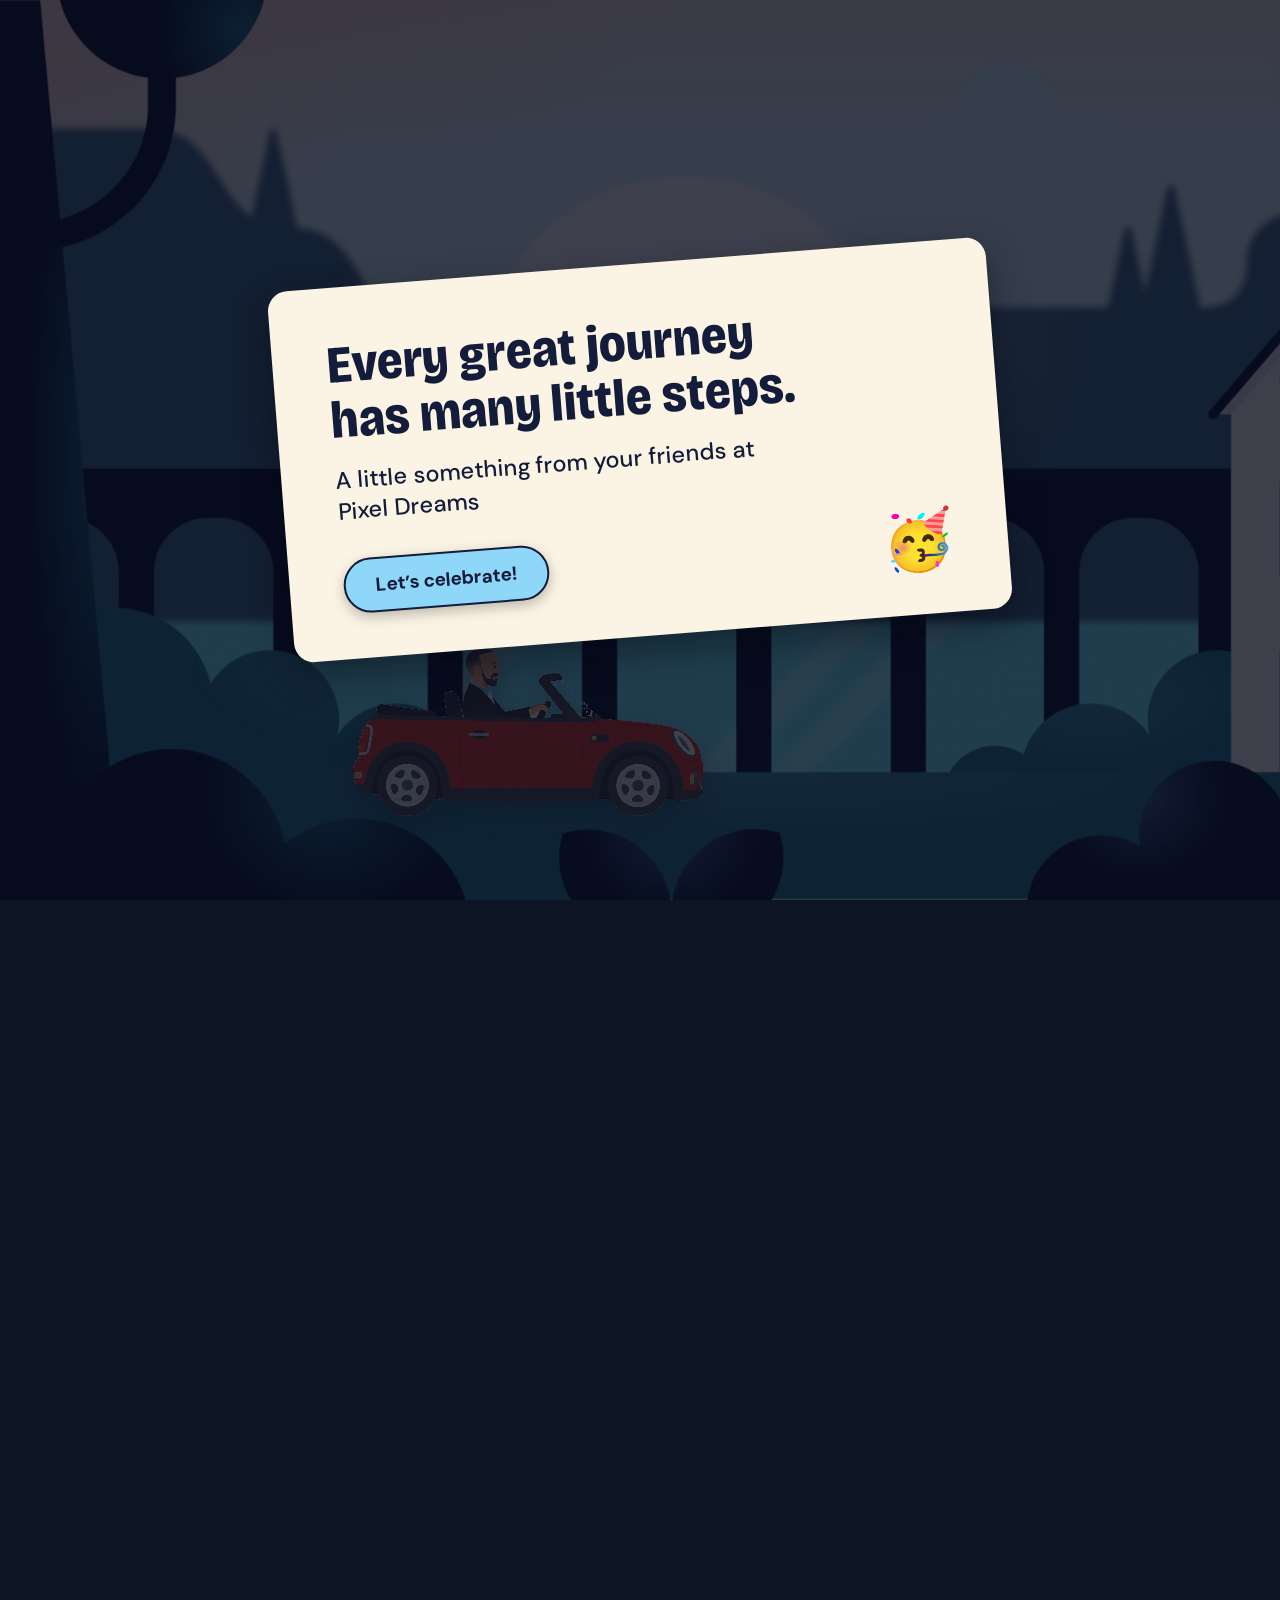
==== commit 19da8b80: "v2: concentric wheel spin + stable viewport unit (no iOS levitation) Wheel centers/radii now detecte" ====
--- a/v2/index.html
+++ b/v2/index.html
@@ -8,7 +8,7 @@
   <link rel="preconnect" href="https://fonts.googleapis.com">
   <link rel="preconnect" href="https://fonts.gstatic.com" crossorigin>
   <link href="https://fonts.googleapis.com/css2?family=Bricolage+Grotesque:opsz,wdth,wght@10..48,75..100,200..800&family=DM+Sans:wght@500;700&display=swap" rel="stylesheet">
-  <link rel="stylesheet" href="styles.css?v=11">
+  <link rel="stylesheet" href="styles.css?v=12">
 </head>
 <body>
 
@@ -155,6 +155,6 @@
   </section>
 
   <script src="../js/vendor/gsap.min.js"></script>
-  <script src="main.js?v=11"></script>
+  <script src="main.js?v=12"></script>
 </body>
 </html>
--- a/v2/styles.css
+++ b/v2/styles.css
@@ -3,17 +3,18 @@
    Screens 01-06 from Figma "Website Experience".
    Fonts: Bricolage Grotesque (headings/captions, semi-condensed 800)
           DM Sans (labels/body).
-   Design space: 1080 design px == 100vh.
+   Design space: 1080 design px == calc(100 * var(--u)).
    ========================================================= */
 
 :root {
+  --u: 1vh; /* stable viewport unit; JS overrides with the measured 1lvh in px */
   --ink: #131c3a;          /* deep navy text/borders */
   --cream: #fbf3e3;        /* card cream */
   --blue-pill: #8ed7f8;    /* CTA pill */
   --dim: rgba(9, 14, 28, 0.78);
   --heading: "Bricolage Grotesque", "Avenir Next", system-ui, sans-serif;
   --body: "DM Sans", "Avenir Next", system-ui, sans-serif;
-  --shadow: 0 1.6vh 4vh rgba(5, 8, 18, 0.45);
+  --shadow: 0 calc(1.6 * var(--u)) calc(4 * var(--u)) rgba(5, 8, 18, 0.45);
 }
 
 * { margin: 0; padding: 0; box-sizing: border-box; }
@@ -35,14 +36,14 @@
 .btn-pill {
   font-family: var(--body);
   font-weight: 700;
-  font-size: clamp(0.95rem, 2.1vh, 1.3rem);
+  font-size: clamp(0.95rem, calc(2.1 * var(--u)), 1.3rem);
   color: var(--ink);
   background: var(--blue-pill);
-  border: 0.28vh solid var(--ink);
+  border: calc(0.28 * var(--u)) solid var(--ink);
   border-radius: 999px;
   padding: 0.7em 1.6em;
   cursor: pointer;
-  box-shadow: 0 0.5vh 1.4vh rgba(5, 8, 18, 0.25);
+  box-shadow: 0 calc(0.5 * var(--u)) calc(1.4 * var(--u)) rgba(5, 8, 18, 0.25);
   transition: transform 120ms ease;
 }
 .btn-pill:hover { transform: translateY(-2px); }
@@ -61,9 +62,9 @@
 .plane { position: absolute; }
 .plane .layer-art { position: absolute; inset: 0; width: 100%; height: 100%; }
 /* Figma group boxes relative to the frame (design px -> vh) */
-.plane-bg  { left: -35.4vh; top: -63.1vh; width: 503.4vh; height: 170.2vh; }
-.plane-mid { left: -5vh;    top: 31.6vh;  width: 450.8vh; height: 71vh; }
-.plane-fg  { left: -24.3vh; top: -20.6vh; width: 475.6vh; height: 151.7vh; }
+.plane-bg  { left: calc(-35.4 * var(--u)); top: calc(-63.1 * var(--u)); width: calc(503.4 * var(--u)); height: calc(170.2 * var(--u)); }
+.plane-mid { left: calc(-5 * var(--u));    top: calc(31.6 * var(--u));  width: calc(450.8 * var(--u)); height: calc(71 * var(--u)); }
+.plane-fg  { left: calc(-24.3 * var(--u)); top: calc(-20.6 * var(--u)); width: calc(475.6 * var(--u)); height: calc(151.7 * var(--u)); }
 
 #layerBg  { z-index: 1; }
 #layerMid { z-index: 2; }
@@ -101,19 +102,19 @@
 .ms-cta {
   position: absolute;
   left: 50%;
-  top: -9vh;
+  top: calc(-9 * var(--u));
   transform: translateX(-50%) rotate(-3deg);
   background: var(--cream);
   color: var(--ink);
   font-family: var(--heading);
   font-stretch: 87.5%;
   font-weight: 800;
-  font-size: 2.5vh;
+  font-size: calc(2.5 * var(--u));
   line-height: 1.1;
   white-space: nowrap;
-  padding: 1.2vh 2vh;
-  border-radius: 1.4vh;
-  box-shadow: 0 0.7vh 2vh rgba(5, 8, 18, 0.45);
+  padding: calc(1.2 * var(--u)) calc(2 * var(--u));
+  border-radius: calc(1.4 * var(--u));
+  box-shadow: 0 calc(0.7 * var(--u)) calc(2 * var(--u)) rgba(5, 8, 18, 0.45);
   opacity: 0;
   transition: opacity 400ms ease;
   pointer-events: none;
@@ -124,23 +125,23 @@
 }
 @keyframes cta-bob {
   0%, 100% { transform: translateX(-50%) rotate(-3deg) translateY(0); }
-  50% { transform: translateX(-50%) rotate(-3deg) translateY(-1.2vh); }
+  50% { transform: translateX(-50%) rotate(-3deg) translateY(calc(-1.2 * var(--u))); }
 }
 /* the bassinet is tall — keep its chip clear of the hood */
-#msBassinet .ms-cta { top: -12vh; }
+#msBassinet .ms-cta { top: calc(-12 * var(--u)); }
 
 /* the car */
 .car {
   position: absolute;
   left: 25vw;
-  bottom: -1vh;
-  width: 46vh;
+  bottom: calc(-1 * var(--u));
+  width: calc(46 * var(--u));
 }
 .car-img {
   display: block;
   width: 100%;
   height: auto;
-  filter: drop-shadow(0 1vh 1.6vh rgba(5, 8, 18, 0.35));
+  filter: drop-shadow(0 calc(1 * var(--u)) calc(1.6 * var(--u)) rgba(5, 8, 18, 0.35));
 }
 /* circular self-crops of the sprite's wheels, spun by scroll (JS places them) */
 .wheel {
@@ -152,7 +153,7 @@
 
 /* wordless scroll cue */
 .scroll-cue {
-  position: absolute; right: 4vw; bottom: 6vh;
+  position: absolute; right: 4vw; bottom: calc(6 * var(--u));
   z-index: 10;
   display: flex; gap: 0.4vmin;
   opacity: 0.9; transition: opacity 400ms ease;
@@ -190,15 +191,15 @@
 
 .intro-card {
   position: relative;
-  width: min(80vh, 90vw);
+  width: min(calc(80 * var(--u)), 90vw);
   background: var(--cream);
-  border-radius: 2.2vh;
+  border-radius: calc(2.2 * var(--u));
   box-shadow: var(--shadow);
-  padding: 5.5vh 6vh 5vh;
+  padding: calc(5.5 * var(--u)) calc(6 * var(--u)) calc(5 * var(--u));
   transform: rotate(-4.5deg);
 }
 .intro-card h1 {
-  font-size: clamp(1.5rem, 5.8vh, 4rem);
+  font-size: clamp(1.5rem, calc(5.8 * var(--u)), 4rem);
   line-height: 1.06;
   color: var(--ink);
   margin-bottom: 0.35em;
@@ -207,15 +208,15 @@
 .intro-card p {
   font-family: var(--body);
   font-weight: 500;
-  font-size: clamp(0.95rem, 2.6vh, 1.5rem);
+  font-size: clamp(0.95rem, calc(2.6 * var(--u)), 1.5rem);
   line-height: 1.3;
   margin-bottom: 1.4em;
 }
 .intro-emoji {
   position: absolute;
-  right: 6vh;
-  bottom: 5vh;
-  font-size: 6.4vh;
+  right: calc(6 * var(--u));
+  bottom: calc(5 * var(--u));
+  font-size: calc(6.4 * var(--u));
   line-height: 1;
 }
 
@@ -224,7 +225,7 @@
   cursor: pointer;
   /* --spot-x / --spot-y set by JS to the milestone's screen position */
   background: radial-gradient(
-    circle 34vh at var(--spot-x, 70vw) var(--spot-y, 50vh),
+    circle calc(34 * var(--u)) at var(--spot-x, 70vw) var(--spot-y, calc(50 * var(--u))),
     rgba(9, 14, 28, 0) 0%,
     rgba(9, 14, 28, 0.12) 55%,
     rgba(9, 14, 28, 0.82) 100%
@@ -236,14 +237,14 @@
   left: 6.5vw;
   top: 45%; /* sits high enough that the caption chip never clips below */
   transform: translateY(-50%) rotate(-6.5deg);
-  width: min(54vh, 40vw);
+  width: min(calc(54 * var(--u)), 40vw);
   cursor: default;
 }
 .ms-card img {
   display: block;
   width: 100%;
   height: auto;
-  border-radius: 2.4vh;
+  border-radius: calc(2.4 * var(--u));
   box-shadow: var(--shadow);
 }
 .caption-chip {
@@ -253,12 +254,12 @@
   transform: rotate(3.5deg);
   background: var(--cream);
   color: var(--ink);
-  border-radius: 1.6vh;
-  box-shadow: 0 0.8vh 2.4vh rgba(5, 8, 18, 0.4);
-  padding: 1.6vh 2.4vh;
-  font-size: 2.8vh;
+  border-radius: calc(1.6 * var(--u));
+  box-shadow: 0 calc(0.8 * var(--u)) calc(2.4 * var(--u)) rgba(5, 8, 18, 0.4);
+  padding: calc(1.6 * var(--u)) calc(2.4 * var(--u));
+  font-size: calc(2.8 * var(--u));
   line-height: 1.15;
-  max-width: 36vh;
+  max-width: calc(36 * var(--u));
 }
 
 /* ============ Screens 5/6: gift cards ============ */
@@ -268,29 +269,29 @@
   display: flex;
   flex-direction: column;
   align-items: center;
-  padding: 8vh 4vw 6vh;
+  padding: calc(8 * var(--u)) 4vw calc(6 * var(--u));
 }
 .gift-title {
   color: #fff;
-  font-size: 6.9vh;
+  font-size: calc(6.9 * var(--u));
   line-height: 1.05;
   text-align: center;
 }
 .gift-sub {
   color: #fff;
   font-weight: 500;
-  font-size: 2.8vh;
-  margin: 1.8vh 0 4.5vh;
+  font-size: calc(2.8 * var(--u));
+  margin: calc(1.8 * var(--u)) 0 calc(4.5 * var(--u));
 }
 .gift-row {
   display: flex;
-  gap: 4.5vh;
+  gap: calc(4.5 * var(--u));
   justify-content: center;
   align-items: flex-start;
   flex-wrap: wrap;
 }
 .gift-card {
-  width: 36vh; /* 389 x 543 design */
+  width: calc(36 * var(--u)); /* 389 x 543 design */
   cursor: pointer;
   perspective: 1100px;
 }
@@ -306,7 +307,7 @@
   position: absolute;
   inset: 0;
   backface-visibility: hidden;
-  border-radius: 2vh;
+  border-radius: calc(2 * var(--u));
 }
 .gift-back { width: 100%; height: 100%; }
 .gift-face { transform: rotateY(180deg); }
@@ -321,45 +322,45 @@
   background: #faebd3;
   font-family: var(--body);
   font-weight: 700;
-  font-size: 2.15vh;
+  font-size: calc(2.15 * var(--u));
   color: var(--ink);
   text-align: left;
   line-height: 1.1;
 }
 .gift-choose {
   display: block;
-  margin: 2.2vh auto 0;
+  margin: calc(2.2 * var(--u)) auto 0;
   opacity: 0;
   pointer-events: none;
   transition: opacity 300ms ease;
 }
 .gift-card.flipped .gift-choose { opacity: 1; pointer-events: auto; }
 .gift-card.disabled { pointer-events: none; filter: grayscale(0.7); opacity: 0.4; }
-.gift-card.chosen .gift-inner { filter: drop-shadow(0 0 3vh rgba(142, 215, 248, 0.9)); }
+.gift-card.chosen .gift-inner { filter: drop-shadow(0 0 calc(3 * var(--u)) rgba(142, 215, 248, 0.9)); }
 
 /* ============ form + thanks (no dedicated screen; styled to match) ============ */
 #formScreen, #thanksScreen { display: none; place-items: center; overflow-y: auto; }
 #formScreen.open, #thanksScreen.open { display: grid; }
 
 .form-card {
-  width: min(64vh, 92vw);
-  max-height: 90vh;
+  width: min(calc(64 * var(--u)), 92vw);
+  max-height: calc(90 * var(--u));
   overflow-y: auto;
   background: var(--cream);
-  border-radius: 2.2vh;
+  border-radius: calc(2.2 * var(--u));
   box-shadow: var(--shadow);
-  padding: 5vh 5.5vh;
+  padding: calc(5 * var(--u)) calc(5.5 * var(--u));
 }
 .form-card h2 {
-  font-size: 4.6vh;
+  font-size: calc(4.6 * var(--u));
   text-align: center;
   margin-bottom: 0.4em;
 }
 .gift-line {
   text-align: center;
   font-weight: 500;
-  font-size: 2.2vh;
-  margin-bottom: 2.5vh;
+  font-size: calc(2.2 * var(--u));
+  margin-bottom: calc(2.5 * var(--u));
 }
 .gift-line strong { font-weight: 700; }
 .link-btn {
@@ -368,38 +369,38 @@
   cursor: pointer; margin-left: 0.4em;
 }
 .form-card label {
-  display: block; font-weight: 700; font-size: 2.1vh; margin: 2vh 0 0.6vh;
+  display: block; font-weight: 700; font-size: calc(2.1 * var(--u)); margin: calc(2 * var(--u)) 0 calc(0.6 * var(--u));
 }
 .form-card input, .form-card textarea {
   width: 100%;
   font: inherit;
-  font-size: 2.2vh;
-  border: 0.28vh solid var(--ink);
-  border-radius: 1.4vh;
+  font-size: calc(2.2 * var(--u));
+  border: calc(0.28 * var(--u)) solid var(--ink);
+  border-radius: calc(1.4 * var(--u));
   padding: 0.6em 0.8em;
   background: #fff;
 }
-.form-error { color: #c2452e; font-weight: 700; min-height: 1.4em; margin: 1.6vh 0; }
+.form-error { color: #c2452e; font-weight: 700; min-height: 1.4em; margin: calc(1.6 * var(--u)) 0; }
 .thanks-card { text-align: center; }
-.thanks-card p { font-size: 2.4vh; font-weight: 500; margin-bottom: 3vh; }
+.thanks-card p { font-size: calc(2.4 * var(--u)); font-weight: 500; margin-bottom: calc(3 * var(--u)); }
 
 /* ============ mobile pass ============ */
 @media (max-width: 760px) {
   .intro-card {
     width: 92vw;
-    padding: 4vh 6vw;
+    padding: calc(4 * var(--u)) 6vw;
   }
   .intro-card h1 {
     white-space: normal; /* let it wrap instead of clipping */
     font-size: clamp(1.3rem, 7.4vw, 3rem);
   }
   .intro-card p { font-size: clamp(0.9rem, 4.4vw, 1.3rem); }
-  .intro-emoji { right: 6vw; bottom: 4vh; font-size: 11vw; }
+  .intro-emoji { right: 6vw; bottom: calc(4 * var(--u)); font-size: 11vw; }
 
   .ms-card {
     left: 50%;
     top: 40%;
-    width: min(54vh, 80vw);
+    width: min(calc(54 * var(--u)), 80vw);
     transform: translate(-50%, -50%) rotate(-6.5deg);
   }
   .caption-chip {
@@ -411,10 +412,10 @@
 
   .gift-title { font-size: clamp(1.5rem, 8.2vw, 3.6rem); }
   .gift-sub { font-size: clamp(0.9rem, 4.2vw, 1.4rem); text-align: center; }
-  .gift-stage { padding-top: 5vh; }
-  .gift-card { width: min(36vh, 80vw); }
-
-  .form-card { width: 92vw; padding: 4vh 6vw; }
+  .gift-stage { padding-top: calc(5 * var(--u)); }
+  .gift-card { width: min(calc(36 * var(--u)), 80vw); }
+
+  .form-card { width: 92vw; padding: calc(4 * var(--u)) 6vw; }
   .form-card h2 { font-size: clamp(1.4rem, 7vw, 2.4rem); }
   .form-card label, .gift-line { font-size: clamp(0.9rem, 4vw, 1.2rem); }
   .form-card input, .form-card textarea { font-size: 16px; } /* prevents iOS zoom-on-focus */
